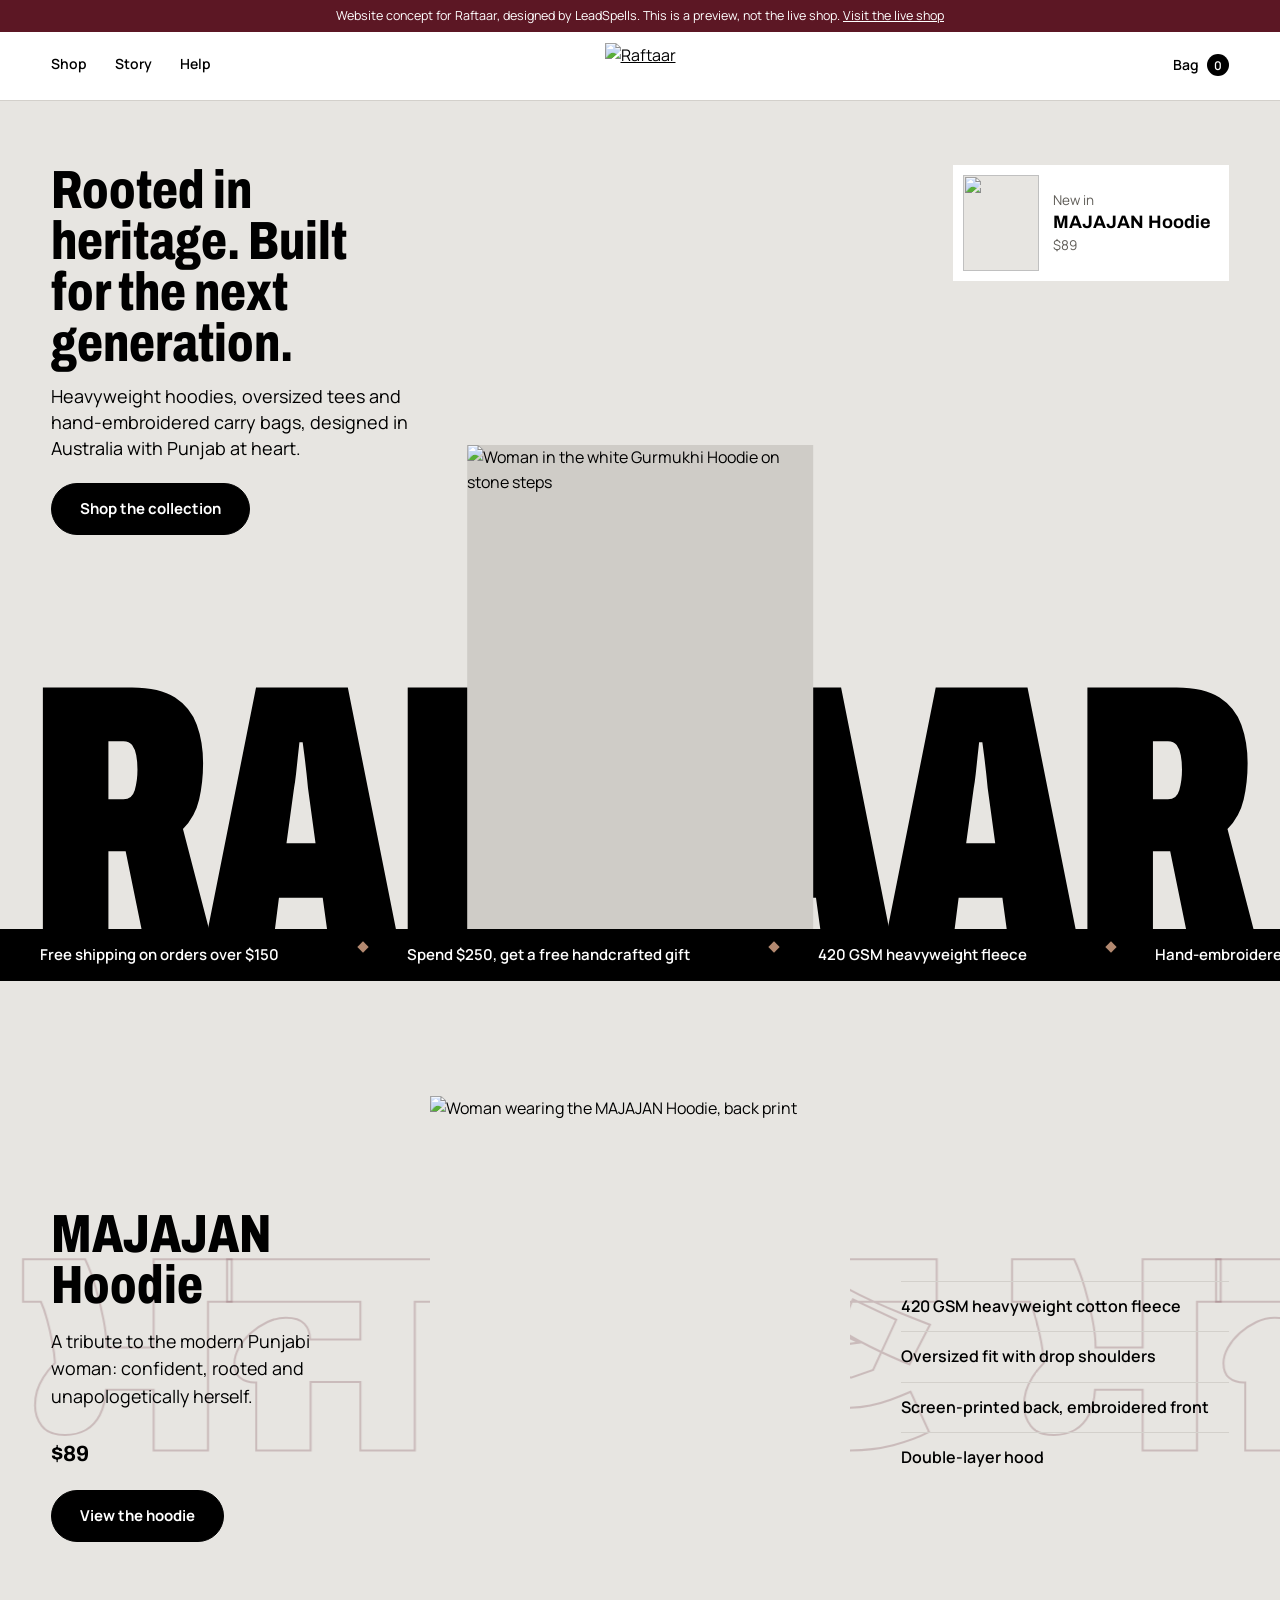
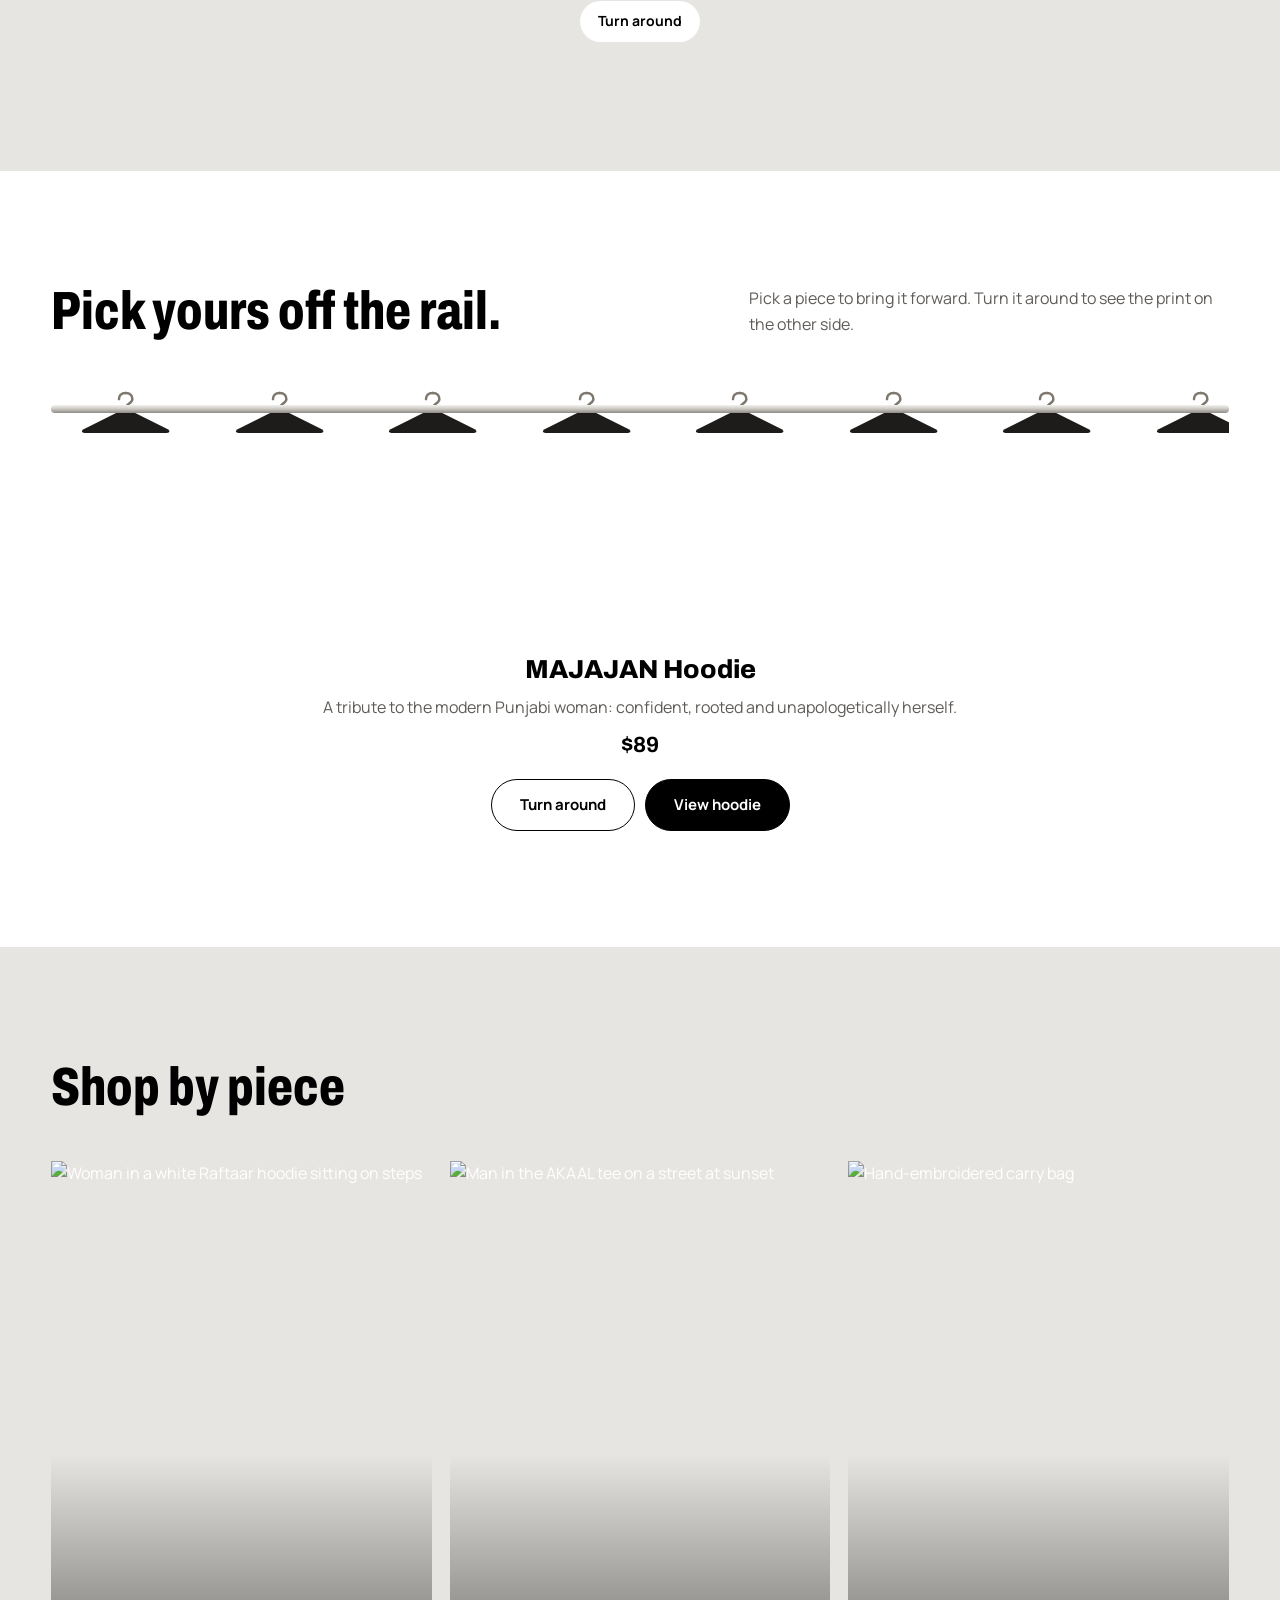
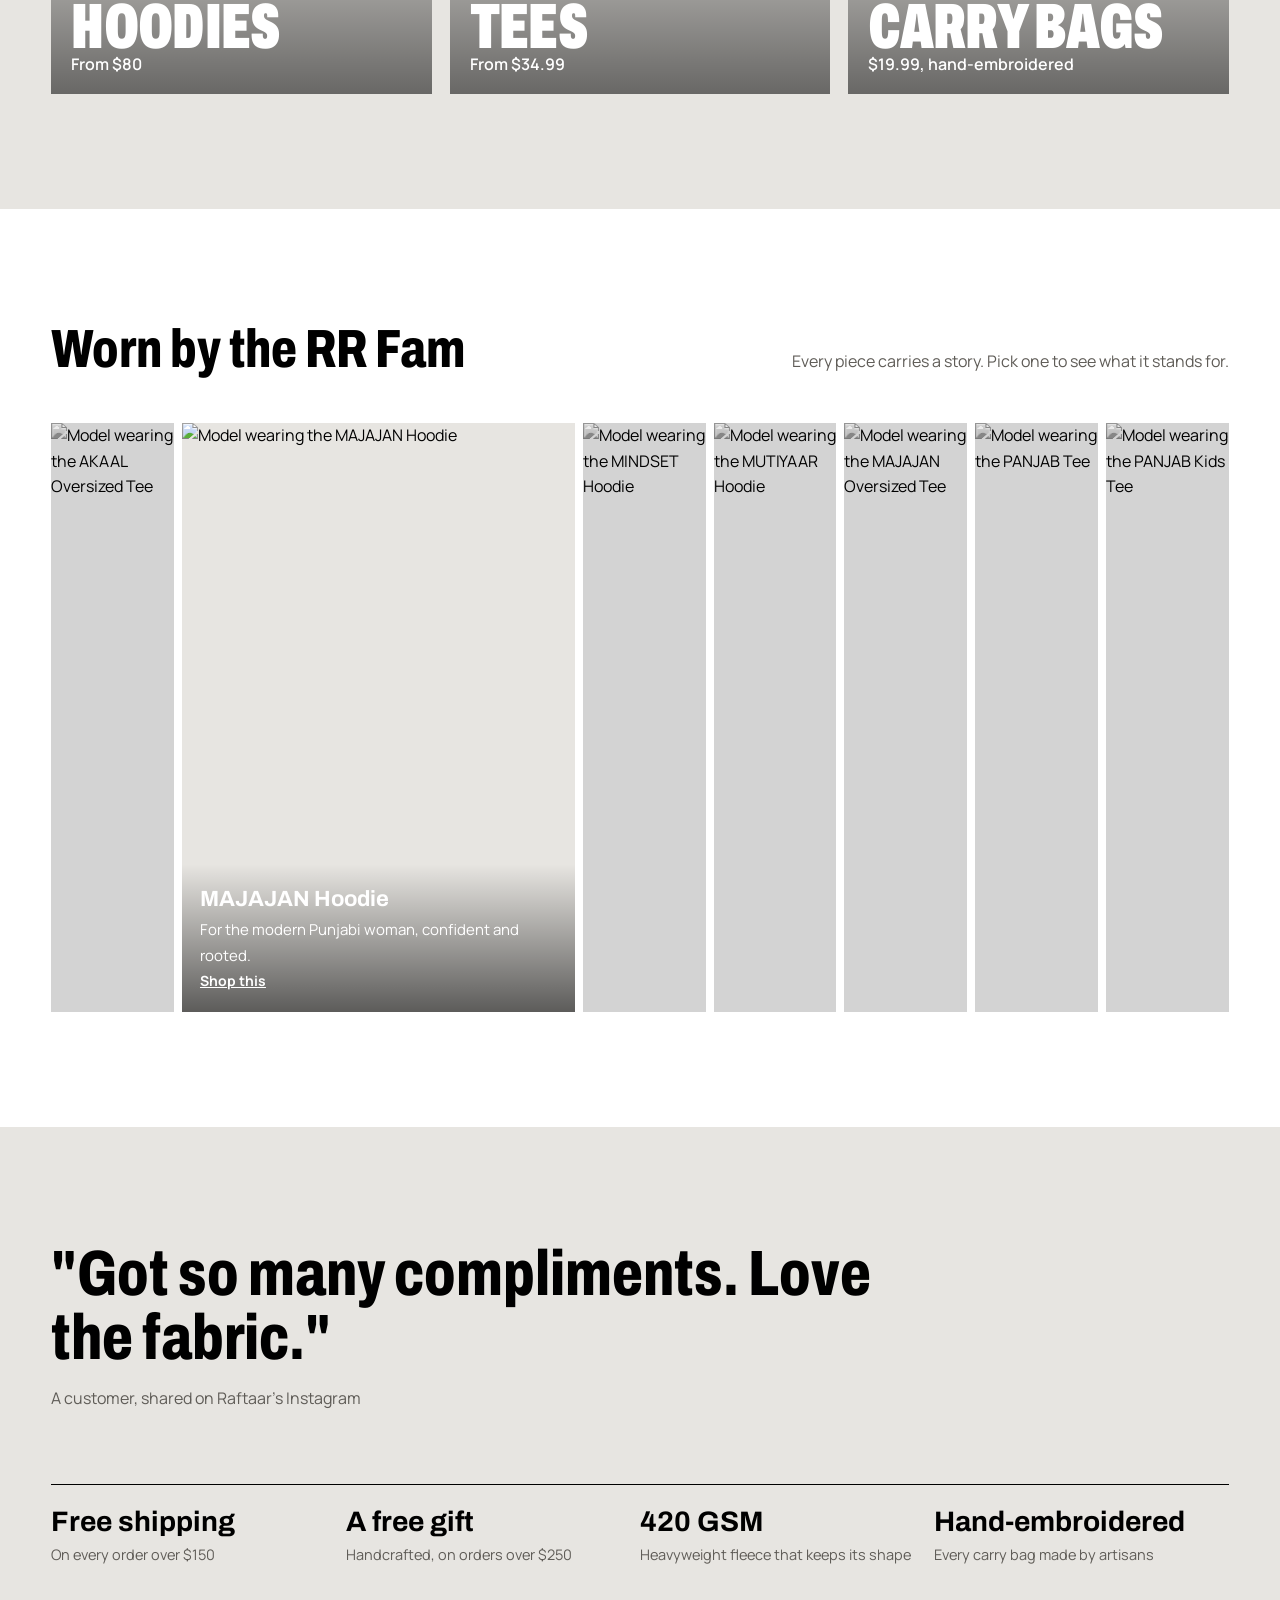
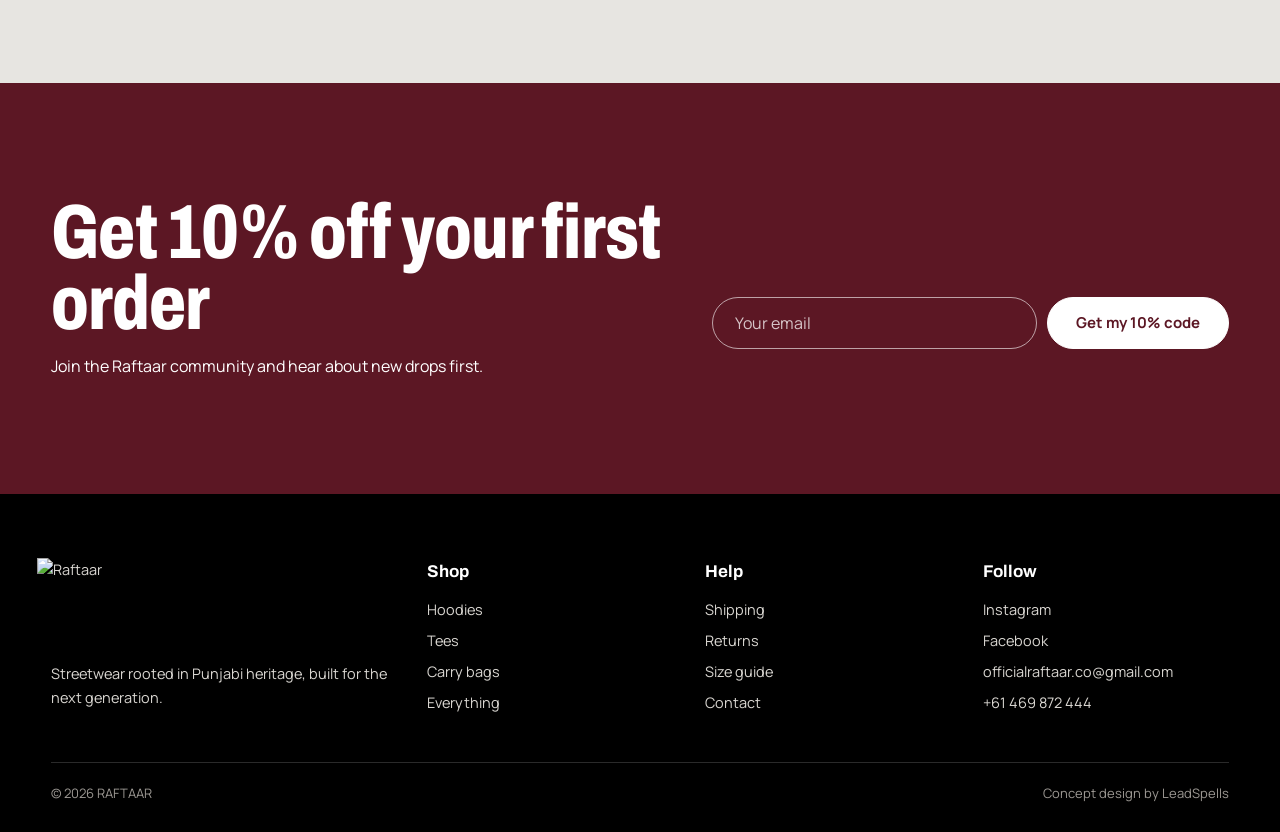
==== index.html @ 3ff2ffd4 "Raftaar website concept preview Co-Authored-By: Claude Opus 5.5 <noreply@anthropic.com> Claude-Sessi" ====
<!doctype html>
<html lang="en">
<head>
<meta charset="utf-8">
<meta name="viewport" content="width=device-width,initial-scale=1">
<meta name="robots" content="noindex,nofollow">
<title>Raftaar | Website concept by LeadSpells</title>
<link rel="preconnect" href="https://fonts.googleapis.com"><link rel="preconnect" href="https://fonts.gstatic.com" crossorigin>
<link href="https://fonts.googleapis.com/css2?family=Archivo:wdth,wght@62..125,400..900&family=Manrope:wght@400;500;600;700;800&family=Noto+Sans+Gurmukhi:wght@700;900&display=swap" rel="stylesheet">
<link rel="stylesheet" href="assets/site.css">
</head>
<body data-page="home">
<div id="top"></div>
<main>

<section class="hero" aria-label="Raftaar">
  <div class="hero-copy">
    <div class="left">
      <h1 class="h2">Rooted in heritage. Built for the next generation.</h1>
      <p>Heavyweight hoodies, oversized tees and hand-embroidered carry bags, designed in Australia with Punjab at heart.</p>
      <a class="btn solid" href="shop.html">Shop the collection</a>
    </div>
    <a class="newin" href="product.html?p=majajan-hoodie">
      <img src="https://cdn.shopify.com/s/files/1/0828/2639/5866/files/60785D3A-ABB3-4616-880C-32ED5FFDD935.jpg?width=200" alt="">
      <div><span>New in</span><b>MAJAJAN Hoodie</b><span>$89</span></div>
    </a>
  </div>
  <div class="hero-photo"></div>
  <div class="hero-word mega" aria-hidden="true">RAFTAAR</div>
</section>

<div class="ticker" aria-hidden="true"><div class="track">
  <span>Free shipping on orders over $150</span><i></i><span>Spend $250, get a free handcrafted gift</span><i></i><span>420 GSM heavyweight fleece</span><i></i><span>Hand-embroidered carry bags</span><i></i>
  <span>Free shipping on orders over $150</span><i></i><span>Spend $250, get a free handcrafted gift</span><i></i><span>420 GSM heavyweight fleece</span><i></i><span>Hand-embroidered carry bags</span><i></i>
</div></div>

<section class="sec feature" aria-labelledby="f-title">
  <div class="bgword gur-outline" aria-hidden="true">ਮਜਾਜਣ ਮਜਾਜਣ</div>
  <div class="wrap grid">
    <div class="txt">
      <h2 class="h2" id="f-title">MAJAJAN Hoodie</h2>
      <p class="lead">A tribute to the modern Punjabi woman: confident, rooted and unapologetically herself.</p>
      <div class="price">$89</div>
      <p style="margin:18px 0 0"><a class="btn solid" href="product.html?p=majajan-hoodie">View the hoodie</a></p>
    </div>
    <div class="photo">
      <img class="front" src="https://cdn.shopify.com/s/files/1/0828/2639/5866/files/women-hoodie-back-3.png?width=900" alt="Woman wearing the MAJAJAN Hoodie, back print">
      <img class="back" src="https://cdn.shopify.com/s/files/1/0828/2639/5866/files/women-hoodie-front-3.png?width=900" alt="Woman wearing the MAJAJAN Hoodie, front" loading="lazy">
      <button class="turn">Turn around</button>
    </div>
    <ul class="facts">
      <li>420 GSM heavyweight cotton fleece</li>
      <li>Oversized fit with drop shoulders</li>
      <li>Screen-printed back, embroidered front</li>
      <li>Double-layer hood</li>
    </ul>
  </div>
</section>

<section class="sec" aria-labelledby="r-title">
  <div class="wrap">
    <div class="sec-head"><h2 class="h2" id="r-title">Pick yours off the rail.</h2><p>Pick a piece to bring it forward. Turn it around to see the print on the other side.</p></div>
    <div class="rail-stage"><div class="rail-bar"></div><div class="rail"></div></div>
    <div class="rail-info" aria-live="polite"></div>
  </div>
</section>

<section class="sec studio" aria-labelledby="c-title">
  <div class="wrap">
    <div class="sec-head"><h2 class="h2" id="c-title">Shop by piece</h2></div>
    <div class="cats">
      <a class="cat" href="shop.html?c=hoodies"><img src="https://cdn.shopify.com/s/files/1/0828/2639/5866/files/IMG_4682.jpg?width=900" alt="Woman in a white Raftaar hoodie sitting on steps" loading="lazy"><div class="lbl"><b class="mega">Hoodies</b><span>From $80</span></div></a>
      <a class="cat" href="shop.html?c=tees"><img src="https://cdn.shopify.com/s/files/1/0828/2639/5866/files/IMG_5302_1.jpg?width=900" alt="Man in the AKAAL tee on a street at sunset" loading="lazy"><div class="lbl"><b class="mega">Tees</b><span>From $34.99</span></div></a>
      <a class="cat" href="shop.html?c=bags"><img src="https://cdn.shopify.com/s/files/1/0828/2639/5866/files/ChatGPT_Image_Jun_22_2026_04_31_36_PM.png?width=900" alt="Hand-embroidered carry bag" loading="lazy"><div class="lbl"><b class="mega">Carry bags</b><span>$19.99, hand-embroidered</span></div></a>
    </div>
  </div>
</section>

<section class="sec" aria-labelledby="fam-title">
  <div class="wrap">
    <div class="sec-head"><h2 class="h2" id="fam-title">Worn by the RR Fam</h2><p>Every piece carries a story. Pick one to see what it stands for.</p></div>
    <div class="fam"></div>
  </div>
</section>

<section class="sec studio" aria-labelledby="q-title">
  <div class="wrap">
    <h2 class="visually-hidden" id="q-title" style="position:absolute;left:-9999px">What customers say</h2>
    <p class="quote">"Got so many compliments. Love the fabric."</p>
    <p class="quote-src">A customer, shared on Raftaar's Instagram</p>
    <div class="facts4">
      <div><b>Free shipping</b><span>On every order over $150</span></div>
      <div><b>A free gift</b><span>Handcrafted, on orders over $250</span></div>
      <div><b>420 GSM</b><span>Heavyweight fleece that keeps its shape</span></div>
      <div><b>Hand-embroidered</b><span>Every carry bag made by artisans</span></div>
    </div>
  </div>
</section>

<section class="sec join" aria-labelledby="j-title">
  <div class="wrap">
    <div><h2 class="h1" id="j-title">Get 10% off your first order</h2><p style="margin-top:14px;max-width:30em">Join the Raftaar community and hear about new drops first.</p></div>
    <form><input type="email" placeholder="Your email" aria-label="Your email" required><button class="btn" type="submit">Get my 10% code</button><p class="note" aria-live="polite"></p></form>
  </div>
</section>

</main>
<div id="foot"></div>
<script src="assets/site.js"></script>
</body>
</html>
---- assets/site.css ----
/* Raftaar website concept by LeadSpells */
:root{
  --studio:#E7E5E1;      /* matches Raftaar's studio photo backdrop */
  --white:#FFFFFF;
  --ink:#000000;
  --wine:#5C1724;        /* MAJAJAN / MINDSET hoodie */
  --tan:#B38970;         /* Raftaar's existing button colour */
  --mute:#5F5C57;
  --line:#D3D0CB;
  --display:"Archivo",system-ui,sans-serif;
  --body:"Manrope",system-ui,sans-serif;
  --gur:"Noto Sans Gurmukhi","Archivo",sans-serif;
  --pad:clamp(16px,4vw,56px);
  --max:1360px;
}
*{box-sizing:border-box;margin:0;padding:0}
html{scroll-behavior:smooth}
body{background:var(--white);color:var(--ink);font-family:var(--body);font-size:16px;line-height:1.6;-webkit-font-smoothing:antialiased;overflow-x:hidden}
img{display:block;max-width:100%}
a{color:inherit}
button{font:inherit;color:inherit;background:none;border:0;cursor:pointer}
:focus-visible{outline:2px solid var(--wine);outline-offset:3px}
.wrap{max-width:var(--max);margin:0 auto;padding:0 var(--pad)}

/* concept strip */
.concept{background:var(--wine);color:#fff;font-size:12.5px;text-align:center;padding:7px 16px;line-height:1.4}
.concept a{text-decoration:underline}

/* header */
.top{position:sticky;top:0;z-index:40;background:rgba(255,255,255,.94);backdrop-filter:blur(8px);border-bottom:1px solid var(--line)}
.top .wrap{display:grid;grid-template-columns:1fr auto 1fr;align-items:center;height:68px}
.top nav{display:flex;gap:28px;font-weight:600;font-size:14px}
.top nav a{text-decoration:none;padding:6px 0;border-bottom:2px solid transparent}
.top nav a[aria-current="page"]{border-color:var(--ink)}
.logo{justify-self:center}
.logo img{height:46px;width:auto}
.bagbtn{justify-self:end;display:flex;align-items:center;gap:8px;font-weight:600;font-size:14px}
.bagbtn .count{display:inline-grid;place-items:center;min-width:22px;height:22px;border-radius:11px;background:var(--ink);color:#fff;font-size:12px;padding:0 6px}
.menubtn{display:none}

/* type */
.mega{font-family:var(--display);font-weight:900;font-stretch:62%;font-variation-settings:"wdth" 62;line-height:.78;letter-spacing:-.01em;text-transform:uppercase}
.h1{font-family:var(--display);font-weight:800;font-stretch:75%;font-variation-settings:"wdth" 75;font-size:clamp(40px,6vw,88px);line-height:.92;letter-spacing:-.01em}
.h2{font-family:var(--display);font-weight:800;font-stretch:75%;font-variation-settings:"wdth" 75;font-size:clamp(32px,4.2vw,60px);line-height:.95}
.h3{font-family:var(--display);font-weight:700;font-size:22px;line-height:1.15}
.lead{font-size:clamp(17px,1.4vw,20px);line-height:1.55;max-width:34em}
.small{font-size:13.5px;color:var(--mute)}
.gur-outline{font-family:var(--gur);font-weight:900;color:transparent;-webkit-text-stroke:2px rgba(92,23,36,.2);line-height:1;white-space:nowrap;pointer-events:none;user-select:none}

/* buttons */
.btn{display:inline-flex;align-items:center;justify-content:center;gap:10px;height:52px;padding:0 28px;border-radius:999px;font-weight:700;font-size:15px;text-decoration:none;border:1.5px solid var(--ink);transition:background .2s,color .2s}
.btn.solid{background:var(--ink);color:#fff}
.btn.solid:hover{background:var(--wine);border-color:var(--wine)}
.btn.ghost:hover{background:var(--ink);color:#fff}
.btn.light{border-color:#fff;color:#fff}
.btn.light:hover{background:#fff;color:var(--ink)}
.btn.block{width:100%}
.linkbtn{font-weight:700;text-decoration:underline;text-underline-offset:4px}

/* HERO */
.hero{position:relative;background:var(--studio);overflow:hidden;min-height:min(92vh,880px);display:flex;flex-direction:column}
.hero-word{position:absolute;left:50%;bottom:-2vw;transform:translateX(-50%);font-size:28vw;color:var(--ink);white-space:nowrap;z-index:1}
.hero-word span{display:inline-block;transform:translateY(110%);animation:rise 1s cubic-bezier(.2,.8,.2,1) forwards}
@keyframes rise{to{transform:translateY(0)}}
.hero-photo{position:absolute;left:50%;bottom:0;transform:translateX(-50%);width:clamp(240px,27vw,420px);aspect-ratio:3/4.2;z-index:2;overflow:hidden;background:#cfccc7}
.hero-photo img{width:100%;height:100%;object-fit:cover;transition:opacity .9s}
.hero-photo img+img{position:absolute;inset:0;opacity:0}
.hero-copy{position:relative;z-index:3;padding:clamp(28px,5vw,64px) var(--pad) 0;display:grid;grid-template-columns:1fr 1fr;gap:24px;max-width:var(--max);margin:0 auto;width:100%}
.hero-copy .left{max-width:360px}
.hero-copy .left p{font-size:18px;line-height:1.45;margin:14px 0 22px}
.newin{justify-self:end;align-self:start;display:grid;grid-template-columns:76px 1fr;gap:14px;align-items:center;background:var(--white);padding:10px 18px 10px 10px;text-decoration:none;max-width:300px}
.newin img{width:76px;height:96px;object-fit:cover;background:var(--studio)}
.newin b{display:block;font-family:var(--display);font-size:18px;line-height:1.1}
.newin span{font-size:13.5px;color:var(--mute)}

/* ticker */
.ticker{background:var(--ink);color:#fff;overflow:hidden;white-space:nowrap;padding:14px 0;font-weight:600;font-size:15px}
.ticker .track{display:inline-flex;gap:40px;animation:tick 34s linear infinite;padding-left:40px}
.ticker i{display:inline-block;width:8px;height:8px;background:var(--tan);transform:rotate(45deg);margin-left:40px;vertical-align:middle}
@keyframes tick{to{transform:translateX(-50%)}}

/* sections */
.sec{padding:clamp(64px,9vw,128px) 0}
.sec.studio{background:var(--studio)}
.sec-head{display:flex;justify-content:space-between;align-items:end;gap:24px;margin-bottom:clamp(28px,4vw,48px);flex-wrap:wrap}
.sec-head p{max-width:30em;color:var(--mute)}

/* feature (giant word behind product) */
.feature{position:relative;overflow:hidden;background:var(--studio)}
.gur-outline.strong{-webkit-text-stroke-color:var(--wine)}
.feature .bgword{position:absolute;top:50%;left:0;transform:translateY(-50%);font-size:clamp(140px,24vw,380px);will-change:transform}
.feature .grid{position:relative;display:grid;grid-template-columns:1fr minmax(260px,420px) 1fr;gap:clamp(20px,4vw,56px);align-items:center}
.feature .photo{position:relative;aspect-ratio:3/4;background:var(--studio);overflow:hidden}
.feature .photo img{position:absolute;inset:0;width:100%;height:100%;object-fit:cover;transition:opacity .5s}
.feature .photo img.back{opacity:0}
.feature .photo.turned img.back{opacity:1}
.feature .photo.turned img.front{opacity:0}
.feature .turn{position:absolute;bottom:14px;left:50%;transform:translateX(-50%);background:#fff;border-radius:999px;padding:9px 18px;font-weight:700;font-size:14px}
.feature .txt p{margin:16px 0 26px;max-width:24em}
.feature .facts{list-style:none;display:grid;gap:12px;font-weight:600}
.feature .facts li{border-top:1px solid var(--line);padding-top:12px}
.price{font-family:var(--display);font-weight:700;font-size:22px}

/* rail */
.rail-stage{position:relative;padding-top:6px}
.rail-bar{position:absolute;left:0;right:0;top:20px;height:8px;border-radius:8px;background:linear-gradient(180deg,#f3f2ef 0%,#cfccc6 45%,#8e8a84 100%);z-index:3}
.rail{position:relative;display:flex;justify-content:safe center;gap:clamp(4px,1vw,14px);overflow-x:auto;scroll-snap-type:x mandatory;scrollbar-width:none;padding:0 4px 30px}
.rail::-webkit-scrollbar{display:none}
.r-item{position:relative;flex:0 0 auto;width:clamp(116px,11vw,150px);perspective:900px;scroll-snap-align:center;-webkit-tap-highlight-color:transparent}
.r-item .hanger{display:block;width:72%;height:44px;margin:0 auto -4px;position:relative;z-index:4}
.r-item .swing{transform-origin:50% 0}
.r-item .garment{position:relative;aspect-ratio:3/4;transform-style:preserve-3d;transform-origin:50% 0;transform:rotateY(34deg) scale(.94);transition:transform .7s cubic-bezier(.2,.8,.2,1),filter .4s}
.r-item .face{position:absolute;inset:0;backface-visibility:hidden;-webkit-backface-visibility:hidden}
.r-item .face img{width:118%;max-width:none;margin:-14% 0 0 -9%;mix-blend-mode:multiply;filter:brightness(1.09) contrast(1.06);-webkit-mask-image:radial-gradient(ellipse 58% 54% at 50% 50%,#000 78%,transparent 100%);mask-image:radial-gradient(ellipse 58% 54% at 50% 50%,#000 78%,transparent 100%)}
.r-item .face.back{transform:rotateY(180deg)}
.rail.focus .r-item:not(.active) .garment{filter:grayscale(.5) opacity(.4)}
.r-item:hover .garment,.r-item.active .garment{transform:rotateY(0) scale(1.12)}
.r-item.active.flipped .garment{transform:rotateY(180deg) scale(1.12)}
.r-item.active .swing{animation:swing 1.4s ease-out}
@keyframes swing{20%{transform:rotate(4deg)}45%{transform:rotate(-3deg)}70%{transform:rotate(1.5deg)}100%{transform:rotate(0)}}
.rail-info{text-align:center;min-height:150px}
.rail-info .name{font-family:var(--display);font-weight:800;font-size:26px}
.rail-info .meta{color:var(--mute);margin-top:4px}
.rail-info .actions{display:flex;gap:10px;justify-content:center;margin-top:16px;flex-wrap:wrap}

/* category tiles */
.cats{display:grid;grid-template-columns:repeat(3,1fr);gap:clamp(10px,1.4vw,20px)}
.cat{position:relative;aspect-ratio:3/4.2;overflow:hidden;background:var(--studio);text-decoration:none;color:#fff}
.cat img{width:100%;height:100%;object-fit:cover;transition:transform .8s cubic-bezier(.2,.8,.2,1)}
.cat:hover img{transform:scale(1.04)}
.cat::after{content:"";position:absolute;inset:0;background:linear-gradient(180deg,transparent 55%,rgba(0,0,0,.55))}
.cat .lbl{position:absolute;left:20px;bottom:16px;z-index:2}
.cat .lbl b{display:block;font-size:clamp(44px,5vw,72px)}
.cat .lbl span{font-weight:600}

/* step-forward row */
.fam{display:flex;gap:8px;height:clamp(420px,46vw,620px)}
.fam .p{position:relative;flex:1 1 0;min-width:0;overflow:hidden;background:var(--studio);transition:flex-grow .6s cubic-bezier(.2,.8,.2,1),filter .5s;cursor:pointer}
.fam .p img{position:absolute;inset:0;width:100%;height:100%;object-fit:cover;object-position:center 20%}
.fam.focus .p:not(.on){filter:grayscale(1) brightness(.92)}
.fam .p.on{flex-grow:3.2}
.fam .cap{position:absolute;left:0;right:0;bottom:0;padding:18px;background:linear-gradient(transparent,rgba(0,0,0,.6));color:#fff;opacity:0;transform:translateY(12px);transition:.45s}
.fam .p.on .cap{opacity:1;transform:none}
.fam .cap b{font-family:var(--display);font-size:22px;display:block}
.fam .cap span{font-size:15px}
.fam .cap a{color:#fff;font-weight:700;font-size:14px}

/* proof */
.quote{font-family:var(--display);font-weight:800;font-stretch:75%;font-variation-settings:"wdth" 75;font-size:clamp(34px,5vw,72px);line-height:1;max-width:14em}
.quote-src{margin-top:16px;color:var(--mute)}
.facts4{display:grid;grid-template-columns:repeat(4,1fr);gap:0;margin-top:clamp(40px,6vw,72px);border-top:1.5px solid var(--ink)}
.facts4 div{padding:22px 20px 0 0}
.facts4 b{display:block;font-family:var(--display);font-size:clamp(22px,2.2vw,30px);line-height:1.05;margin-bottom:6px}
.facts4 span{color:var(--mute);font-size:14.5px}

/* join */
.join{background:var(--wine);color:#fff}
.join .wrap{display:grid;grid-template-columns:1.2fr 1fr;gap:40px;align-items:end}
.join form{display:flex;gap:10px;flex-wrap:wrap}
.join input{flex:1 1 220px;height:52px;border-radius:999px;border:1.5px solid rgba(255,255,255,.6);background:transparent;color:#fff;padding:0 22px;font:inherit}
.join input::placeholder{color:rgba(255,255,255,.75)}
.join .btn{background:#fff;color:var(--wine);border-color:#fff}
.join .note{flex-basis:100%;font-size:13.5px;opacity:.85;min-height:20px}

/* footer */
footer{background:var(--ink);color:#d9d6d1;padding:64px 0 28px;font-size:14.5px}
footer .cols{display:grid;grid-template-columns:1.4fr 1fr 1fr 1fr;gap:32px}
footer img{height:88px;margin-left:-14px;width:auto;margin-bottom:16px}
footer h4{color:#fff;font-family:var(--display);font-size:17px;margin-bottom:12px}
footer ul{list-style:none;display:grid;gap:8px}
footer a{text-decoration:none}
footer a:hover{color:#fff;text-decoration:underline}
footer .base{margin-top:48px;padding-top:20px;border-top:1px solid #2a2a2a;display:flex;justify-content:space-between;gap:16px;flex-wrap:wrap;font-size:13px;color:#9c9893}

/* SHOP */
.shop-head{padding:clamp(40px,6vw,80px) 0 28px;background:var(--studio)}
.shop-head .row{display:flex;justify-content:space-between;align-items:end;gap:24px;flex-wrap:wrap}
.chips{display:flex;gap:8px;flex-wrap:wrap;margin-top:28px}
.chip{height:40px;padding:0 18px;border-radius:999px;border:1.5px solid var(--ink);font-weight:700;font-size:14px}
.chip[aria-pressed="true"]{background:var(--ink);color:#fff}
.sort{height:40px;border-radius:999px;border:1.5px solid var(--line);padding:0 14px;font:inherit;font-weight:600;background:#fff}
.grid-p{display:grid;grid-template-columns:repeat(4,1fr);gap:clamp(12px,1.6vw,24px) clamp(10px,1.2vw,18px);padding:clamp(28px,4vw,48px) 0 clamp(64px,8vw,110px)}
.card{text-decoration:none;display:block}
.card .ph{position:relative;aspect-ratio:4/5;background:var(--studio);overflow:hidden}
.card .ph img{position:absolute;inset:0;width:100%;height:100%;object-fit:cover;transition:opacity .45s}
.card .ph img.alt{opacity:0}
.card:hover .ph img.alt{opacity:1}
.card .tag{position:absolute;top:10px;left:10px;background:#fff;border:1px solid var(--line);font-size:12.5px;font-weight:700;padding:4px 10px;border-radius:999px;z-index:2}
.card .tag.wine{background:var(--wine);border-color:var(--wine);color:#fff}
.card .row{display:flex;justify-content:space-between;gap:10px;margin-top:12px;align-items:baseline}
.card .nm{font-weight:700;font-size:15.5px;line-height:1.3}
.card .pr{font-weight:700;white-space:nowrap}
.card .dots{display:flex;gap:6px;margin-top:8px}
.card .dots i{width:14px;height:14px;border-radius:50%;border:1px solid rgba(0,0,0,.25)}
.card .gur{font-family:var(--gur);font-weight:700;color:var(--wine);font-size:15px}

/* PRODUCT */
.pdp{display:grid;grid-template-columns:1.35fr 1fr;gap:clamp(24px,4vw,64px);padding:clamp(24px,3vw,40px) 0 clamp(64px,8vw,110px)}
.gallery{display:grid;grid-template-columns:1fr 1fr;gap:8px;align-content:start}
.gallery figure{background:var(--studio);aspect-ratio:4/5;overflow:hidden}
.gallery figure:first-child{grid-column:1/-1;aspect-ratio:1/1}
.gallery img{width:100%;height:100%;object-fit:cover}
.buy{position:sticky;top:92px;align-self:start}
.crumb{font-size:13.5px;color:var(--mute);margin-bottom:14px}
.crumb a{text-decoration:none}
.buy .h1{font-size:clamp(40px,4.4vw,64px)}
.buy .tagline{margin:12px 0 16px;font-size:17px;max-width:28em}
.opt{margin-top:24px}
.opt-h{display:flex;justify-content:space-between;align-items:baseline;font-weight:700;margin-bottom:10px}
.swatches{display:flex;gap:10px}
.sw{width:40px;height:40px;border-radius:50%;border:1px solid rgba(0,0,0,.2);position:relative}
.sw[aria-pressed="true"]::after{content:"";position:absolute;inset:-5px;border-radius:50%;border:2px solid var(--ink)}
.sizes{display:grid;grid-template-columns:repeat(5,1fr);gap:8px}
.sz{height:48px;border:1.5px solid var(--line);font-weight:700;border-radius:6px}
.sz[aria-pressed="true"]{border-color:var(--ink);background:var(--ink);color:#fff}
.sz.out{color:#9a968f;background:repeating-linear-gradient(135deg,transparent 0 6px,#f0eeea 6px 7px)}
.sz.out[aria-pressed="true"]{background:var(--mute);border-color:var(--mute);color:#fff}
.notify{display:none;margin-top:12px;gap:8px}
.notify.show{display:flex}
.notify input{flex:1;height:48px;border:1.5px solid var(--line);border-radius:999px;padding:0 18px;font:inherit}
.shipnote{margin-top:16px;font-size:14.5px;color:var(--mute)}
.shipnote b{color:var(--ink)}
.acc{margin-top:28px;border-top:1px solid var(--line)}
.acc details{border-bottom:1px solid var(--line)}
.acc summary{list-style:none;cursor:pointer;padding:18px 0;font-weight:700;display:flex;justify-content:space-between}
.acc summary::-webkit-details-marker{display:none}
.acc summary::after{content:"+";font-size:22px;line-height:1}
.acc details[open] summary::after{content:"–"}
.acc .body{padding:0 0 20px;color:#2b2a28}
.acc ul{padding-left:18px}
.todo{background:transparent;border:1.5px dashed var(--tan);color:#7d5b46;padding:1px 8px;border-radius:6px;font-weight:600;font-size:.92em}

/* drawers */
.scrim{position:fixed;inset:0;background:rgba(0,0,0,.4);opacity:0;pointer-events:none;transition:opacity .3s;z-index:60}
.scrim.on{opacity:1;pointer-events:auto}
.drawer{position:fixed;top:0;right:0;height:100%;width:min(440px,100%);background:#fff;z-index:70;transform:translateX(100%);transition:transform .45s cubic-bezier(.2,.8,.2,1);display:flex;flex-direction:column}
.drawer.on{transform:none}
.drawer header{display:flex;justify-content:space-between;align-items:center;padding:20px 24px;border-bottom:1px solid var(--line)}
.drawer header b{font-family:var(--display);font-size:22px}
.drawer .inner{flex:1;overflow:auto;padding:20px 24px}
.drawer footer{background:#fff;color:var(--ink);padding:18px 24px 24px;border-top:1px solid var(--line);font-size:15px}
.meter{margin-bottom:18px}
.meter p{font-size:14.5px;margin-bottom:8px}
.meter .bar{height:6px;background:var(--studio);border-radius:6px;overflow:hidden}
.meter .bar i{display:block;height:100%;background:var(--wine);transition:width .5s}
.line{display:grid;grid-template-columns:72px 1fr auto;gap:14px;padding:14px 0;border-bottom:1px solid var(--line);align-items:center}
.line img{width:72px;height:90px;object-fit:cover;background:var(--studio)}
.line .q{display:flex;align-items:center;gap:10px;margin-top:6px;font-weight:700}
.line .q button{width:28px;height:28px;border:1px solid var(--line);border-radius:50%}
.addons{margin-top:22px}
.addons h5{font-family:var(--display);font-size:17px;margin-bottom:10px}
.addon{display:grid;grid-template-columns:56px 1fr auto;gap:12px;align-items:center;padding:8px 0}
.addon img{width:56px;height:56px;object-fit:cover;background:var(--studio)}
.addon button{border:1.5px solid var(--ink);border-radius:999px;padding:6px 14px;font-weight:700;font-size:13px}
.total{display:flex;justify-content:space-between;font-weight:700;font-size:17px;margin-bottom:12px}
.empty{color:var(--mute);padding:20px 0}
.chart img{width:100%;border:1px solid var(--line)}

/* STORY */
.story-hero{position:relative;height:min(92vh,900px);overflow:hidden;background:#5a4a35}
.story-hero img{width:100%;height:100%;object-fit:cover;object-position:center 40%}
.story-hero .mega{position:absolute;left:var(--pad);bottom:-1.6vw;font-size:21vw;color:#fff;mix-blend-mode:normal}
.story-hero p{position:absolute;right:var(--pad);top:clamp(28px,6vw,72px);max-width:340px;color:#fff;font-size:19px;line-height:1.4;text-shadow:0 1px 18px rgba(0,0,0,.35)}
.chapter{display:grid;grid-template-columns:1fr 1fr;gap:clamp(24px,5vw,80px);align-items:center}
.chapter.flip .media{order:2}
.chapter .media{aspect-ratio:4/5;background:var(--studio);overflow:hidden}
.chapter .media img{width:100%;height:100%;object-fit:cover}
.chapter p+p{margin-top:14px}
.chapter .txt{max-width:34em}
.meaning{display:grid;grid-template-columns:repeat(4,1fr);gap:clamp(12px,1.6vw,22px)}
.meaning a{text-decoration:none}
.meaning .ph{aspect-ratio:3/4;background:var(--studio);overflow:hidden;margin-bottom:12px}
.meaning img{width:100%;height:100%;object-fit:cover}
.meaning b{font-family:var(--display);font-size:24px;display:block}
.meaning span{color:var(--mute);font-size:15px}
.totes{display:grid;grid-template-columns:repeat(7,1fr);gap:10px}
.totes a{text-decoration:none;text-align:center}
.totes .ph{aspect-ratio:3/4;background:var(--studio);overflow:hidden;margin-bottom:8px}
.totes img{width:100%;height:100%;object-fit:cover}
.totes span{font-family:var(--gur);font-weight:700;color:var(--wine)}
.closing{text-align:center}
.closing .h1{max-width:12em;margin:0 auto 26px}
.bgword-wrap{position:relative;overflow:hidden}
.bgword-wrap .gur-outline{position:absolute;left:-1vw;bottom:-.22em;font-size:clamp(120px,20vw,320px)}

/* HELP */
.help-head{background:var(--studio);padding:clamp(40px,6vw,80px) 0 clamp(28px,4vw,48px)}
.jump{display:flex;gap:8px;flex-wrap:wrap;margin-top:24px}
.jump a{height:40px;display:inline-flex;align-items:center;padding:0 18px;border-radius:999px;border:1.5px solid var(--ink);font-weight:700;font-size:14px;text-decoration:none}
.jump a:hover{background:var(--ink);color:#fff}
.hrow{display:grid;grid-template-columns:minmax(200px,1fr) 2fr;gap:clamp(20px,4vw,64px);padding:clamp(40px,5vw,64px) 0;border-bottom:1px solid var(--line);scroll-margin-top:90px}
.hrow .content{max-width:42em}
.hrow .content p+p,.hrow .content p+ul,.hrow .content ul+p{margin-top:12px}
.hrow ul{padding-left:20px}
.cards2{display:grid;grid-template-columns:1fr 1fr;gap:12px;margin-bottom:18px}
.cards2 div{background:var(--studio);padding:20px}
.cards2 b{display:block;font-family:var(--display);font-size:24px;line-height:1.1}
.tabs{display:flex;gap:8px;flex-wrap:wrap;margin-bottom:16px}
.tabs button{height:40px;padding:0 16px;border-radius:999px;border:1.5px solid var(--line);font-weight:700;font-size:14px}
.tabs button[aria-selected="true"]{border-color:var(--ink);background:var(--ink);color:#fff}
.chart img{max-width:560px}
.contact-list{list-style:none;display:grid;gap:14px}
.contact-list li{display:grid;grid-template-columns:110px 1fr;gap:12px}
.contact-list b{font-weight:700}

/* responsive */
@media (max-width:1000px){
  .facts4{grid-template-columns:repeat(2,1fr)}
}
@media (max-width:900px){
  .grid-p{grid-template-columns:repeat(3,1fr)}
  .grid-p.more{grid-template-columns:repeat(4,1fr)}
}
@media (max-width:760px){
  .top .wrap{grid-template-columns:auto 1fr auto;height:60px}
  .top nav{display:none}
  .top nav.open{display:flex;position:absolute;top:60px;left:0;right:0;background:#fff;flex-direction:column;gap:0;border-bottom:1px solid var(--line)}
  .top nav.open a{padding:16px var(--pad);border:0;border-top:1px solid var(--line)}
  .menubtn{display:block;font-weight:700;font-size:14px}
  .logo{justify-self:center}
  .logo img{height:40px}
  .hero{min-height:640px}
  .hero-copy{grid-template-columns:1fr}
  .hero-copy .left p{font-size:16px}
  .newin{display:none}
  .hero-photo{width:62vw}
  .hero-word{bottom:-1vw}
  .feature .grid{grid-template-columns:1fr}
  .feature .photo{max-width:420px;width:100%;margin:0 auto}
  .cats{grid-template-columns:1fr;gap:10px}
  .cat{aspect-ratio:4/3.4}
  .fam{display:flex;overflow-x:auto;scroll-snap-type:x mandatory;height:auto;gap:8px;scrollbar-width:none}
  .fam .p{flex:0 0 72vw;aspect-ratio:3/4.3;scroll-snap-align:center}
  .fam .p.on{flex-grow:0}
  .fam.focus .p:not(.on){filter:none}
  .fam .cap{opacity:1;transform:none}
  .join .wrap{grid-template-columns:1fr}
  footer .cols{grid-template-columns:1fr 1fr}
  .grid-p,.grid-p.more{grid-template-columns:repeat(2,1fr)}
  .pdp{grid-template-columns:1fr}
  .gallery{display:flex;overflow-x:auto;scroll-snap-type:x mandatory;gap:6px;margin:0 calc(var(--pad)*-1);padding:0 var(--pad);scrollbar-width:none}
  .gallery figure,.gallery figure:first-child{flex:0 0 86%;aspect-ratio:4/5;scroll-snap-align:center}
  .buy{position:static}
  .chapter,.chapter.flip{grid-template-columns:1fr}
  .chapter.flip .media{order:0}
  .story-hero p{left:var(--pad);right:var(--pad);font-size:17px}
  .story-hero .mega{font-size:24vw}
  .meaning{grid-template-columns:1fr 1fr}
  .totes{display:flex;overflow-x:auto;scroll-snap-type:x mandatory;scrollbar-width:none;margin:0 calc(var(--pad)*-1);padding:0 var(--pad)}
  .totes a{flex:0 0 38vw;scroll-snap-align:start}
  .hrow{grid-template-columns:1fr}
  .cards2{grid-template-columns:1fr}
  .facts4{grid-template-columns:1fr 1fr}
  .r-item{width:40vw}
  .rail{justify-content:flex-start;padding:0 24vw 30px}
}
@media (prefers-reduced-motion:reduce){
  *,*::before,*::after{animation:none!important;transition:none!important}
  .hero-word span{transform:none}
  .ticker .track{animation:none}
}
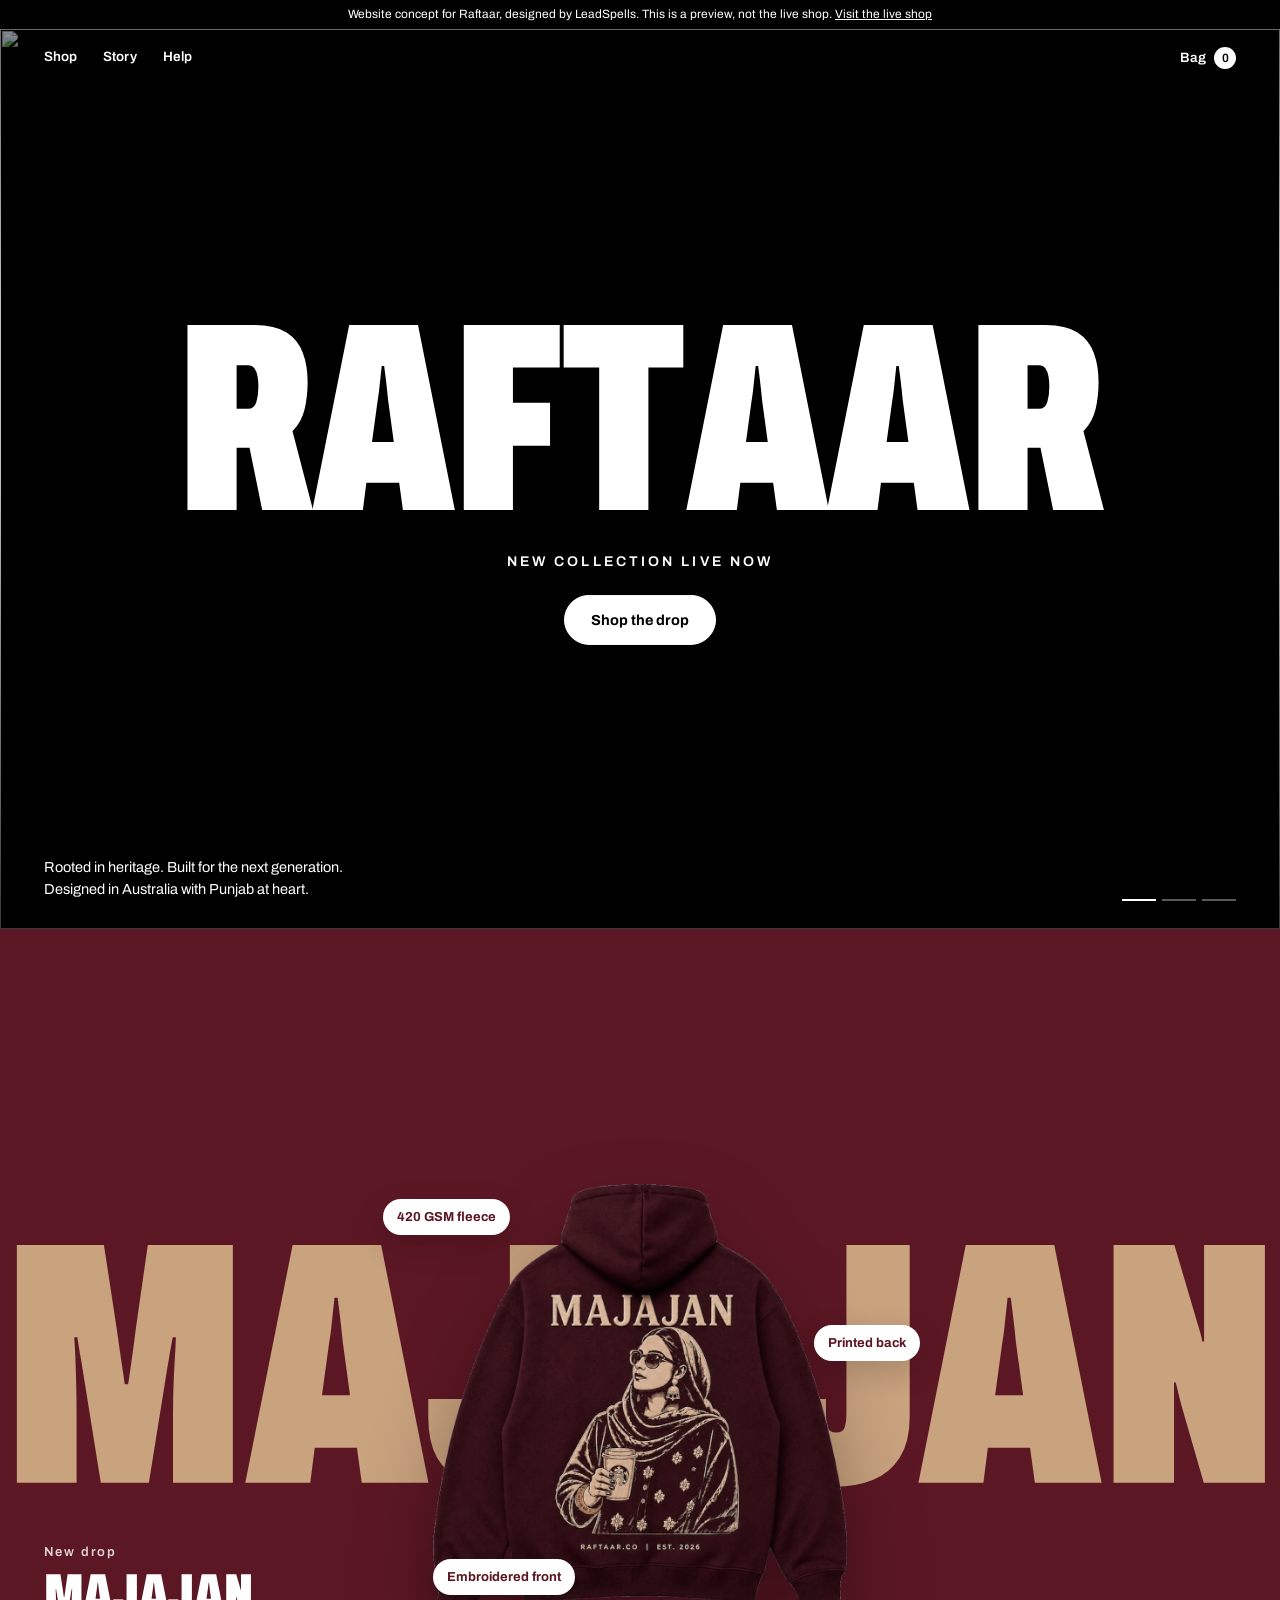
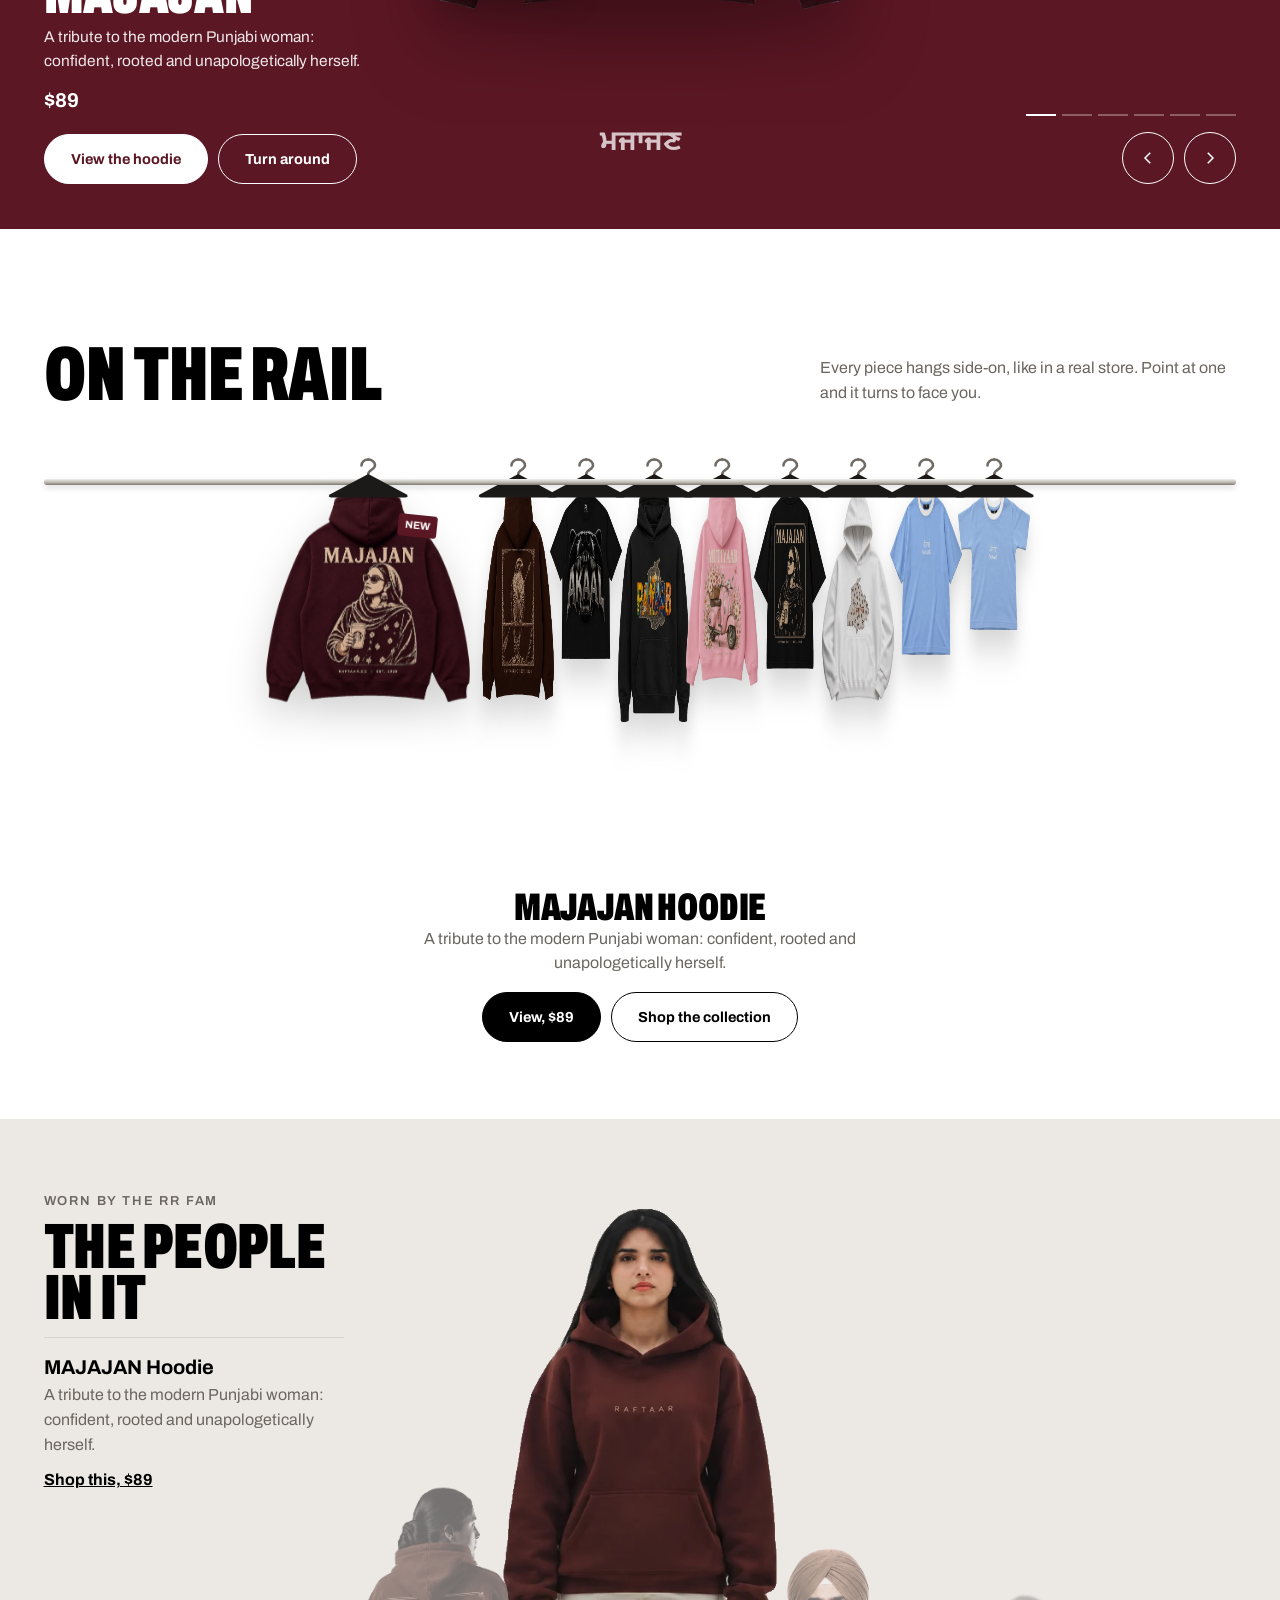
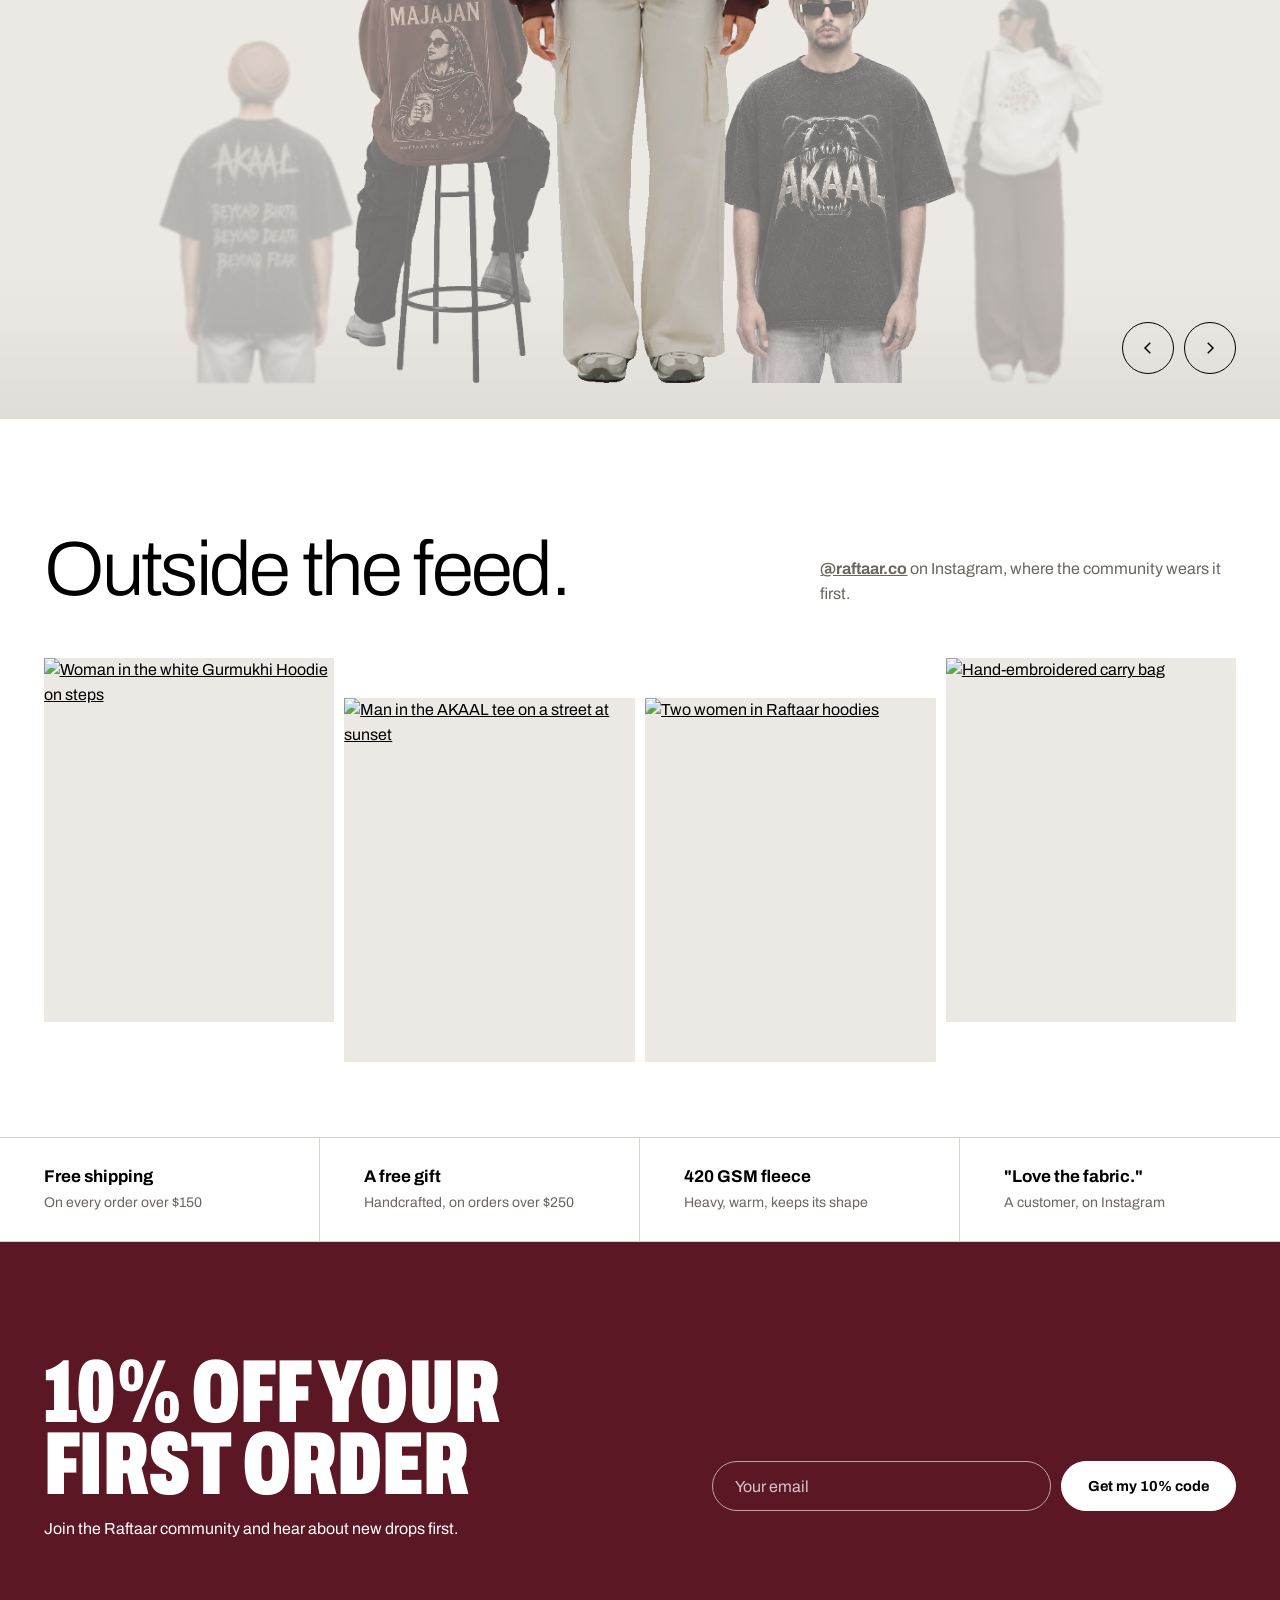
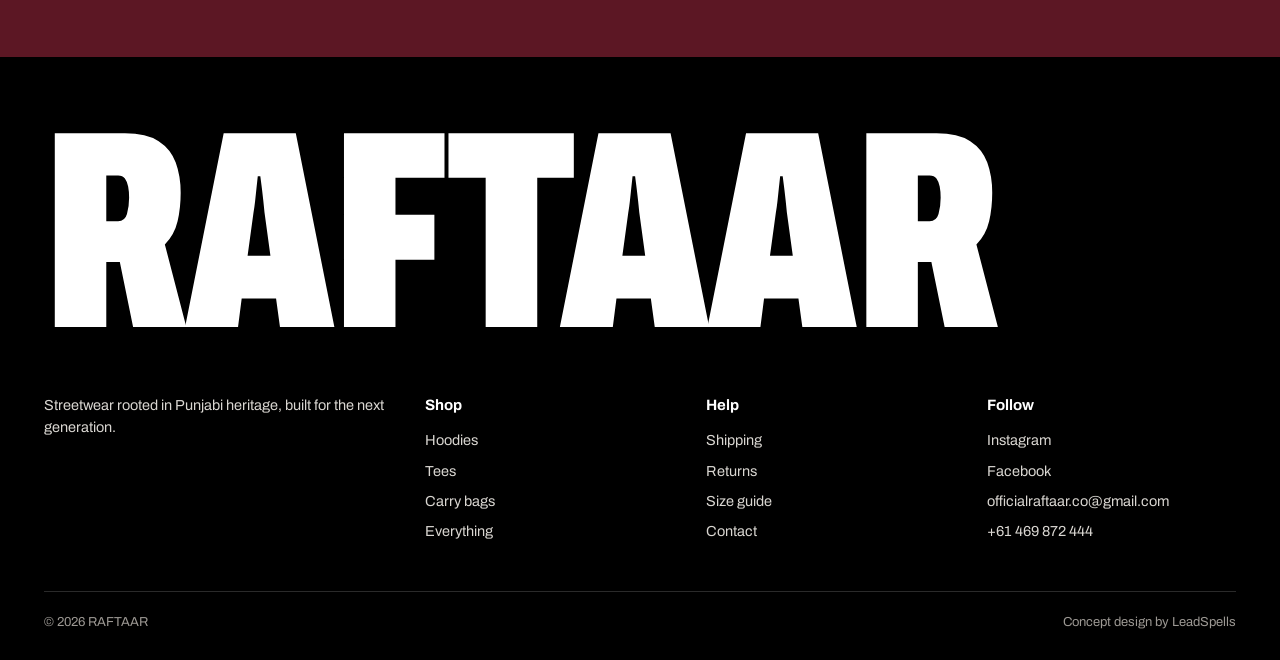
==== commit 11bce853: "Rebuild concept around cut-out product and model photos Co-Authored-By: Claude Opus 5.5 <noreply@ant" ====
--- a/index.html
+++ b/index.html
@@ -6,104 +6,62 @@
 <meta name="robots" content="noindex,nofollow">
 <title>Raftaar | Website concept by LeadSpells</title>
 <link rel="preconnect" href="https://fonts.googleapis.com"><link rel="preconnect" href="https://fonts.gstatic.com" crossorigin>
-<link href="https://fonts.googleapis.com/css2?family=Archivo:wdth,wght@62..125,400..900&family=Manrope:wght@400;500;600;700;800&family=Noto+Sans+Gurmukhi:wght@700;900&display=swap" rel="stylesheet">
+<link href="https://fonts.googleapis.com/css2?family=Archivo:wdth,wght@62..125,300..900&family=Noto+Sans+Gurmukhi:wght@700;900&display=swap" rel="stylesheet">
 <link rel="stylesheet" href="assets/site.css">
 </head>
-<body data-page="home">
+<body data-page="home" class="has-hero">
 <div id="top"></div>
 <main>
-
 <section class="hero" aria-label="Raftaar">
-  <div class="hero-copy">
-    <div class="left">
-      <h1 class="h2">Rooted in heritage. Built for the next generation.</h1>
-      <p>Heavyweight hoodies, oversized tees and hand-embroidered carry bags, designed in Australia with Punjab at heart.</p>
-      <a class="btn solid" href="shop.html">Shop the collection</a>
-    </div>
-    <a class="newin" href="product.html?p=majajan-hoodie">
-      <img src="https://cdn.shopify.com/s/files/1/0828/2639/5866/files/60785D3A-ABB3-4616-880C-32ED5FFDD935.jpg?width=200" alt="">
-      <div><span>New in</span><b>MAJAJAN Hoodie</b><span>$89</span></div>
-    </a>
-  </div>
-  <div class="hero-photo"></div>
-  <div class="hero-word mega" aria-hidden="true">RAFTAAR</div>
+  <div class="shots"></div>
+  <div class="mark"><h1 class="cond">RAFTAAR</h1><p>NEW COLLECTION LIVE NOW</p><a class="btn light" href="shop.html">Shop the drop</a></div>
+  <div class="foot"><p>Rooted in heritage. Built for the next generation. Designed in Australia with Punjab at heart.</p><div class="dots" aria-hidden="true"></div></div>
 </section>
 
-<div class="ticker" aria-hidden="true"><div class="track">
-  <span>Free shipping on orders over $150</span><i></i><span>Spend $250, get a free handcrafted gift</span><i></i><span>420 GSM heavyweight fleece</span><i></i><span>Hand-embroidered carry bags</span><i></i>
-  <span>Free shipping on orders over $150</span><i></i><span>Spend $250, get a free handcrafted gift</span><i></i><span>420 GSM heavyweight fleece</span><i></i><span>Hand-embroidered carry bags</span><i></i>
-</div></div>
+<section class="drop" aria-label="The new drop" aria-roledescription="carousel">
+  <div class="word cond" aria-hidden="true"></div>
+  <div class="stage"></div>
+  <span class="tag t1"></span><span class="tag t2"></span><span class="tag t3"></span>
+  <div class="gword" aria-hidden="true"></div>
+  <div class="info" aria-live="polite"></div>
+  <div class="ctrl"><div class="bars" aria-hidden="true"></div><div class="arrows"><button data-prev aria-label="Previous piece"><svg width="18" height="18" viewBox="0 0 24 24" aria-hidden="true"><path d="M15 5l-7 7 7 7" fill="none" stroke="currentColor" stroke-width="2"/></svg></button><button data-next aria-label="Next piece"><svg width="18" height="18" viewBox="0 0 24 24" aria-hidden="true"><path d="M9 5l7 7-7 7" fill="none" stroke="currentColor" stroke-width="2"/></svg></button></div></div>
+</section>
 
-<section class="sec feature" aria-labelledby="f-title">
-  <div class="bgword gur-outline" aria-hidden="true">ਮਜਾਜਣ ਮਜਾਜਣ</div>
-  <div class="wrap grid">
-    <div class="txt">
-      <h2 class="h2" id="f-title">MAJAJAN Hoodie</h2>
-      <p class="lead">A tribute to the modern Punjabi woman: confident, rooted and unapologetically herself.</p>
-      <div class="price">$89</div>
-      <p style="margin:18px 0 0"><a class="btn solid" href="product.html?p=majajan-hoodie">View the hoodie</a></p>
-    </div>
-    <div class="photo">
-      <img class="front" src="https://cdn.shopify.com/s/files/1/0828/2639/5866/files/women-hoodie-back-3.png?width=900" alt="Woman wearing the MAJAJAN Hoodie, back print">
-      <img class="back" src="https://cdn.shopify.com/s/files/1/0828/2639/5866/files/women-hoodie-front-3.png?width=900" alt="Woman wearing the MAJAJAN Hoodie, front" loading="lazy">
-      <button class="turn">Turn around</button>
-    </div>
-    <ul class="facts">
-      <li>420 GSM heavyweight cotton fleece</li>
-      <li>Oversized fit with drop shoulders</li>
-      <li>Screen-printed back, embroidered front</li>
-      <li>Double-layer hood</li>
-    </ul>
+<section class="rail-sec" aria-labelledby="r-title">
+  <div class="sec-head"><h2 class="cond" id="r-title">On the rail</h2><p>Every piece hangs side-on, like in a real store. Point at one and it turns to face you.</p></div>
+  <div class="rail"></div>
+  <div class="rail-info" aria-live="polite"></div>
+</section>
+
+<section class="runway" aria-labelledby="w-title">
+  <div class="side"><div class="k">WORN BY THE RR FAM</div><h2 class="cond" id="w-title">The people in it</h2><div class="who" aria-live="polite"></div></div>
+  <div class="stage"></div>
+  <div class="arrows"><button data-prev aria-label="Previous look"><svg width="18" height="18" viewBox="0 0 24 24" aria-hidden="true"><path d="M15 5l-7 7 7 7" fill="none" stroke="currentColor" stroke-width="2"/></svg></button><button data-next aria-label="Next look"><svg width="18" height="18" viewBox="0 0 24 24" aria-hidden="true"><path d="M9 5l7 7-7 7" fill="none" stroke="currentColor" stroke-width="2"/></svg></button></div>
+</section>
+
+<section class="feed" aria-labelledby="f-title">
+  <div class="sec-head"><h2 class="thin" id="f-title" style="font-size:clamp(44px,6vw,96px)">Outside the feed.</h2><p><a href="https://www.instagram.com/raftaar.co/" target="_blank" rel="noopener" style="font-weight:700">@raftaar.co</a> on Instagram, where the community wears it first.</p></div>
+  <div class="grid">
+    <a href="https://www.instagram.com/raftaar.co/" target="_blank" rel="noopener"><img src="https://cdn.shopify.com/s/files/1/0828/2639/5866/files/IMG_4682.jpg?width=800" alt="Woman in the white Gurmukhi Hoodie on steps" loading="lazy"></a>
+    <a href="https://www.instagram.com/raftaar.co/" target="_blank" rel="noopener"><img src="https://cdn.shopify.com/s/files/1/0828/2639/5866/files/IMG_5302_1.jpg?width=800" alt="Man in the AKAAL tee on a street at sunset" loading="lazy"></a>
+    <a href="https://www.instagram.com/raftaar.co/" target="_blank" rel="noopener"><img src="https://cdn.shopify.com/s/files/1/0828/2639/5866/files/women-hoodie-collage.jpg?width=800" alt="Two women in Raftaar hoodies" loading="lazy"></a>
+    <a href="https://www.instagram.com/raftaar.co/" target="_blank" rel="noopener"><img src="https://cdn.shopify.com/s/files/1/0828/2639/5866/files/ChatGPT_Image_Jun_22_2026_04_31_36_PM.png?width=800" alt="Hand-embroidered carry bag" loading="lazy"></a>
   </div>
 </section>
 
-<section class="sec" aria-labelledby="r-title">
+<section class="promise" aria-label="What you get">
+  <div><b>Free shipping</b><span>On every order over $150</span></div>
+  <div><b>A free gift</b><span>Handcrafted, on orders over $250</span></div>
+  <div><b>420 GSM fleece</b><span>Heavy, warm, keeps its shape</span></div>
+  <div><b>"Love the fabric."</b><span>A customer, on Instagram</span></div>
+</section>
+
+<section class="join" aria-labelledby="j-title">
   <div class="wrap">
-    <div class="sec-head"><h2 class="h2" id="r-title">Pick yours off the rail.</h2><p>Pick a piece to bring it forward. Turn it around to see the print on the other side.</p></div>
-    <div class="rail-stage"><div class="rail-bar"></div><div class="rail"></div></div>
-    <div class="rail-info" aria-live="polite"></div>
+    <div><h2 class="cond" id="j-title">10% off your first order</h2><p style="margin-top:16px;max-width:30em">Join the Raftaar community and hear about new drops first.</p></div>
+    <form><input type="email" placeholder="Your email" aria-label="Your email" required><button class="btn light" type="submit">Get my 10% code</button><p class="note" aria-live="polite"></p></form>
   </div>
 </section>
-
-<section class="sec studio" aria-labelledby="c-title">
-  <div class="wrap">
-    <div class="sec-head"><h2 class="h2" id="c-title">Shop by piece</h2></div>
-    <div class="cats">
-      <a class="cat" href="shop.html?c=hoodies"><img src="https://cdn.shopify.com/s/files/1/0828/2639/5866/files/IMG_4682.jpg?width=900" alt="Woman in a white Raftaar hoodie sitting on steps" loading="lazy"><div class="lbl"><b class="mega">Hoodies</b><span>From $80</span></div></a>
-      <a class="cat" href="shop.html?c=tees"><img src="https://cdn.shopify.com/s/files/1/0828/2639/5866/files/IMG_5302_1.jpg?width=900" alt="Man in the AKAAL tee on a street at sunset" loading="lazy"><div class="lbl"><b class="mega">Tees</b><span>From $34.99</span></div></a>
-      <a class="cat" href="shop.html?c=bags"><img src="https://cdn.shopify.com/s/files/1/0828/2639/5866/files/ChatGPT_Image_Jun_22_2026_04_31_36_PM.png?width=900" alt="Hand-embroidered carry bag" loading="lazy"><div class="lbl"><b class="mega">Carry bags</b><span>$19.99, hand-embroidered</span></div></a>
-    </div>
-  </div>
-</section>
-
-<section class="sec" aria-labelledby="fam-title">
-  <div class="wrap">
-    <div class="sec-head"><h2 class="h2" id="fam-title">Worn by the RR Fam</h2><p>Every piece carries a story. Pick one to see what it stands for.</p></div>
-    <div class="fam"></div>
-  </div>
-</section>
-
-<section class="sec studio" aria-labelledby="q-title">
-  <div class="wrap">
-    <h2 class="visually-hidden" id="q-title" style="position:absolute;left:-9999px">What customers say</h2>
-    <p class="quote">"Got so many compliments. Love the fabric."</p>
-    <p class="quote-src">A customer, shared on Raftaar's Instagram</p>
-    <div class="facts4">
-      <div><b>Free shipping</b><span>On every order over $150</span></div>
-      <div><b>A free gift</b><span>Handcrafted, on orders over $250</span></div>
-      <div><b>420 GSM</b><span>Heavyweight fleece that keeps its shape</span></div>
-      <div><b>Hand-embroidered</b><span>Every carry bag made by artisans</span></div>
-    </div>
-  </div>
-</section>
-
-<section class="sec join" aria-labelledby="j-title">
-  <div class="wrap">
-    <div><h2 class="h1" id="j-title">Get 10% off your first order</h2><p style="margin-top:14px;max-width:30em">Join the Raftaar community and hear about new drops first.</p></div>
-    <form><input type="email" placeholder="Your email" aria-label="Your email" required><button class="btn" type="submit">Get my 10% code</button><p class="note" aria-live="polite"></p></form>
-  </div>
-</section>
-
 </main>
 <div id="foot"></div>
 <script src="assets/site.js"></script>
--- a/assets/site.css
+++ b/assets/site.css
@@ -1,361 +1,419 @@
 /* Raftaar website concept by LeadSpells */
 :root{
-  --studio:#E7E5E1;      /* matches Raftaar's studio photo backdrop */
+  --bone:#ECE9E4;
   --white:#FFFFFF;
   --ink:#000000;
-  --wine:#5C1724;        /* MAJAJAN / MINDSET hoodie */
-  --tan:#B38970;         /* Raftaar's existing button colour */
-  --mute:#5F5C57;
-  --line:#D3D0CB;
-  --display:"Archivo",system-ui,sans-serif;
-  --body:"Manrope",system-ui,sans-serif;
+  --wine:#5C1724;
+  --tan:#C9A27E;
+  --mute:#6B6660;
+  --line:#D6D2CC;
+  --f:"Archivo",system-ui,sans-serif;
   --gur:"Noto Sans Gurmukhi","Archivo",sans-serif;
-  --pad:clamp(16px,4vw,56px);
-  --max:1360px;
+  --pad:clamp(16px,3.4vw,48px);
+  --ease:cubic-bezier(.2,.8,.2,1);
 }
 *{box-sizing:border-box;margin:0;padding:0}
 html{scroll-behavior:smooth}
-body{background:var(--white);color:var(--ink);font-family:var(--body);font-size:16px;line-height:1.6;-webkit-font-smoothing:antialiased;overflow-x:hidden}
+body{background:var(--white);color:var(--ink);font-family:var(--f);font-size:16px;line-height:1.55;-webkit-font-smoothing:antialiased;overflow-x:hidden}
 img{display:block;max-width:100%}
 a{color:inherit}
 button{font:inherit;color:inherit;background:none;border:0;cursor:pointer}
 :focus-visible{outline:2px solid var(--wine);outline-offset:3px}
-.wrap{max-width:var(--max);margin:0 auto;padding:0 var(--pad)}
-
-/* concept strip */
-.concept{background:var(--wine);color:#fff;font-size:12.5px;text-align:center;padding:7px 16px;line-height:1.4}
+.wrap{padding:0 var(--pad)}
+
+/* type */
+.cond{font-weight:900;font-stretch:62%;font-variation-settings:"wdth" 62;text-transform:uppercase;line-height:.8;letter-spacing:-.005em}
+.thin{font-weight:300;letter-spacing:-.035em;line-height:.95}
+.small{font-size:13.5px;color:var(--mute)}
+.gur{font-family:var(--gur);font-weight:700}
+
+/* concept strip + header */
+.concept{position:relative;z-index:61;background:var(--ink);color:#fff;font-size:12px;text-align:center;padding:6px 16px;line-height:1.4}
 .concept a{text-decoration:underline}
-
-/* header */
-.top{position:sticky;top:0;z-index:40;background:rgba(255,255,255,.94);backdrop-filter:blur(8px);border-bottom:1px solid var(--line)}
-.top .wrap{display:grid;grid-template-columns:1fr auto 1fr;align-items:center;height:68px}
-.top nav{display:flex;gap:28px;font-weight:600;font-size:14px}
-.top nav a{text-decoration:none;padding:6px 0;border-bottom:2px solid transparent}
-.top nav a[aria-current="page"]{border-color:var(--ink)}
-.logo{justify-self:center}
-.logo img{height:46px;width:auto}
-.bagbtn{justify-self:end;display:flex;align-items:center;gap:8px;font-weight:600;font-size:14px}
-.bagbtn .count{display:inline-grid;place-items:center;min-width:22px;height:22px;border-radius:11px;background:var(--ink);color:#fff;font-size:12px;padding:0 6px}
-.menubtn{display:none}
-
-/* type */
-.mega{font-family:var(--display);font-weight:900;font-stretch:62%;font-variation-settings:"wdth" 62;line-height:.78;letter-spacing:-.01em;text-transform:uppercase}
-.h1{font-family:var(--display);font-weight:800;font-stretch:75%;font-variation-settings:"wdth" 75;font-size:clamp(40px,6vw,88px);line-height:.92;letter-spacing:-.01em}
-.h2{font-family:var(--display);font-weight:800;font-stretch:75%;font-variation-settings:"wdth" 75;font-size:clamp(32px,4.2vw,60px);line-height:.95}
-.h3{font-family:var(--display);font-weight:700;font-size:22px;line-height:1.15}
-.lead{font-size:clamp(17px,1.4vw,20px);line-height:1.55;max-width:34em}
-.small{font-size:13.5px;color:var(--mute)}
-.gur-outline{font-family:var(--gur);font-weight:900;color:transparent;-webkit-text-stroke:2px rgba(92,23,36,.2);line-height:1;white-space:nowrap;pointer-events:none;user-select:none}
+.top{position:sticky;top:0;z-index:60;background:var(--white);transition:background .4s,color .4s,border-color .4s;border-bottom:1px solid transparent}
+.top .bar{display:grid;grid-template-columns:1fr auto 1fr;align-items:center;height:64px;padding:0 var(--pad)}
+.top nav{display:flex;gap:26px;font-weight:600;font-size:13.5px;letter-spacing:.01em}
+.top nav a{text-decoration:none;padding:4px 0;border-bottom:1.5px solid transparent}
+.top nav a[aria-current="page"]{border-color:currentColor}
+.logo{justify-self:center;position:relative;display:block;height:44px;width:60px}
+.logo img{position:absolute;inset:0;height:44px;width:auto;margin:0 auto;transition:opacity .4s}
+.logo .w{opacity:0}
+.bagbtn{justify-self:end;display:flex;align-items:center;gap:8px;font-weight:600;font-size:13.5px}
+.bagbtn .count{display:inline-grid;place-items:center;min-width:22px;height:22px;border-radius:11px;background:currentColor;padding:0 6px}
+.bagbtn .count span{color:var(--white);font-size:12px}
+.menubtn{display:none;font-weight:600;font-size:13.5px}
+body.has-hero .top{position:fixed;left:0;right:0;top:26px;background:transparent;color:#fff}
+body.has-hero .top .logo .w{opacity:1}
+body.has-hero .top .logo .b{opacity:0}
+body.has-hero .top .bagbtn .count span{color:var(--ink)}
+body.has-hero.scrolled .top{top:0;background:rgba(255,255,255,.92);backdrop-filter:blur(10px);color:var(--ink);border-color:var(--line)}
+body.has-hero.scrolled .top .logo .w{opacity:0}
+body.has-hero.scrolled .top .logo .b{opacity:1}
+body.has-hero.scrolled .top .bagbtn .count span{color:#fff}
 
 /* buttons */
-.btn{display:inline-flex;align-items:center;justify-content:center;gap:10px;height:52px;padding:0 28px;border-radius:999px;font-weight:700;font-size:15px;text-decoration:none;border:1.5px solid var(--ink);transition:background .2s,color .2s}
-.btn.solid{background:var(--ink);color:#fff}
+.btn{display:inline-flex;align-items:center;justify-content:center;height:50px;padding:0 26px;border-radius:999px;font-weight:700;font-size:14.5px;text-decoration:none;border:1.5px solid currentColor;transition:background .25s,color .25s,border-color .25s,transform .25s}
+.btn.solid{background:var(--ink);border-color:var(--ink);color:#fff}
 .btn.solid:hover{background:var(--wine);border-color:var(--wine)}
-.btn.ghost:hover{background:var(--ink);color:#fff}
-.btn.light{border-color:#fff;color:#fff}
-.btn.light:hover{background:#fff;color:var(--ink)}
+.btn.light{background:#fff;border-color:#fff;color:var(--ink)}
+.btn.light:hover{background:transparent;color:#fff}
+.btn.ghost:hover{background:var(--ink);color:#fff;border-color:var(--ink)}
 .btn.block{width:100%}
 .linkbtn{font-weight:700;text-decoration:underline;text-underline-offset:4px}
 
-/* HERO */
-.hero{position:relative;background:var(--studio);overflow:hidden;min-height:min(92vh,880px);display:flex;flex-direction:column}
-.hero-word{position:absolute;left:50%;bottom:-2vw;transform:translateX(-50%);font-size:28vw;color:var(--ink);white-space:nowrap;z-index:1}
-.hero-word span{display:inline-block;transform:translateY(110%);animation:rise 1s cubic-bezier(.2,.8,.2,1) forwards}
+/* ---------- HOME: hero ---------- */
+.hero{position:relative;height:100vh;min-height:620px;overflow:hidden;background:#000;color:#fff}
+.hero .shots img{position:absolute;inset:0;width:100%;height:100%;object-fit:cover;opacity:0;transform:scale(1.12);transition:opacity 1.6s ease,transform 9s linear}
+.hero .shots img.on{opacity:1;transform:scale(1)}
+.hero::after{content:"";position:absolute;inset:0;background:linear-gradient(180deg,rgba(0,0,0,.45) 0%,rgba(0,0,0,0) 30%,rgba(0,0,0,0) 50%,rgba(0,0,0,.7) 100%);pointer-events:none}
+.hero .mark{position:absolute;left:0;right:0;top:50%;transform:translateY(-50%);z-index:2;text-align:center}
+.hero .mark h1{font-size:clamp(96px,21vw,340px);overflow:hidden;padding-bottom:.02em}
+.hero .mark h1 span{display:inline-block;transform:translateY(105%);animation:rise 1.1s var(--ease) forwards}
+.hero .mark p{font-weight:600;font-size:clamp(13px,1.1vw,15px);letter-spacing:.22em;margin-top:18px;opacity:0;animation:fade .8s .9s forwards}
+.hero .mark .btn{margin-top:22px;opacity:0;animation:fade .8s 1.1s forwards}
+.hero .foot{position:absolute;left:var(--pad);right:var(--pad);bottom:28px;z-index:2;display:flex;justify-content:space-between;align-items:end;gap:24px;font-size:14.5px}
+.hero .foot p{max-width:22em}
+.hero .dots{display:flex;gap:6px}
+.hero .dots i{width:34px;height:2px;background:rgba(255,255,255,.35);position:relative;overflow:hidden}
+.hero .dots i.on::after{content:"";position:absolute;inset:0;background:#fff;animation:prog 5.5s linear forwards}
 @keyframes rise{to{transform:translateY(0)}}
-.hero-photo{position:absolute;left:50%;bottom:0;transform:translateX(-50%);width:clamp(240px,27vw,420px);aspect-ratio:3/4.2;z-index:2;overflow:hidden;background:#cfccc7}
-.hero-photo img{width:100%;height:100%;object-fit:cover;transition:opacity .9s}
-.hero-photo img+img{position:absolute;inset:0;opacity:0}
-.hero-copy{position:relative;z-index:3;padding:clamp(28px,5vw,64px) var(--pad) 0;display:grid;grid-template-columns:1fr 1fr;gap:24px;max-width:var(--max);margin:0 auto;width:100%}
-.hero-copy .left{max-width:360px}
-.hero-copy .left p{font-size:18px;line-height:1.45;margin:14px 0 22px}
-.newin{justify-self:end;align-self:start;display:grid;grid-template-columns:76px 1fr;gap:14px;align-items:center;background:var(--white);padding:10px 18px 10px 10px;text-decoration:none;max-width:300px}
-.newin img{width:76px;height:96px;object-fit:cover;background:var(--studio)}
-.newin b{display:block;font-family:var(--display);font-size:18px;line-height:1.1}
-.newin span{font-size:13.5px;color:var(--mute)}
-
-/* ticker */
-.ticker{background:var(--ink);color:#fff;overflow:hidden;white-space:nowrap;padding:14px 0;font-weight:600;font-size:15px}
-.ticker .track{display:inline-flex;gap:40px;animation:tick 34s linear infinite;padding-left:40px}
-.ticker i{display:inline-block;width:8px;height:8px;background:var(--tan);transform:rotate(45deg);margin-left:40px;vertical-align:middle}
-@keyframes tick{to{transform:translateX(-50%)}}
-
-/* sections */
-.sec{padding:clamp(64px,9vw,128px) 0}
-.sec.studio{background:var(--studio)}
-.sec-head{display:flex;justify-content:space-between;align-items:end;gap:24px;margin-bottom:clamp(28px,4vw,48px);flex-wrap:wrap}
-.sec-head p{max-width:30em;color:var(--mute)}
-
-/* feature (giant word behind product) */
-.feature{position:relative;overflow:hidden;background:var(--studio)}
-.gur-outline.strong{-webkit-text-stroke-color:var(--wine)}
-.feature .bgword{position:absolute;top:50%;left:0;transform:translateY(-50%);font-size:clamp(140px,24vw,380px);will-change:transform}
-.feature .grid{position:relative;display:grid;grid-template-columns:1fr minmax(260px,420px) 1fr;gap:clamp(20px,4vw,56px);align-items:center}
-.feature .photo{position:relative;aspect-ratio:3/4;background:var(--studio);overflow:hidden}
-.feature .photo img{position:absolute;inset:0;width:100%;height:100%;object-fit:cover;transition:opacity .5s}
-.feature .photo img.back{opacity:0}
-.feature .photo.turned img.back{opacity:1}
-.feature .photo.turned img.front{opacity:0}
-.feature .turn{position:absolute;bottom:14px;left:50%;transform:translateX(-50%);background:#fff;border-radius:999px;padding:9px 18px;font-weight:700;font-size:14px}
-.feature .txt p{margin:16px 0 26px;max-width:24em}
-.feature .facts{list-style:none;display:grid;gap:12px;font-weight:600}
-.feature .facts li{border-top:1px solid var(--line);padding-top:12px}
-.price{font-family:var(--display);font-weight:700;font-size:22px}
-
-/* rail */
-.rail-stage{position:relative;padding-top:6px}
-.rail-bar{position:absolute;left:0;right:0;top:20px;height:8px;border-radius:8px;background:linear-gradient(180deg,#f3f2ef 0%,#cfccc6 45%,#8e8a84 100%);z-index:3}
-.rail{position:relative;display:flex;justify-content:safe center;gap:clamp(4px,1vw,14px);overflow-x:auto;scroll-snap-type:x mandatory;scrollbar-width:none;padding:0 4px 30px}
-.rail::-webkit-scrollbar{display:none}
-.r-item{position:relative;flex:0 0 auto;width:clamp(116px,11vw,150px);perspective:900px;scroll-snap-align:center;-webkit-tap-highlight-color:transparent}
-.r-item .hanger{display:block;width:72%;height:44px;margin:0 auto -4px;position:relative;z-index:4}
-.r-item .swing{transform-origin:50% 0}
-.r-item .garment{position:relative;aspect-ratio:3/4;transform-style:preserve-3d;transform-origin:50% 0;transform:rotateY(34deg) scale(.94);transition:transform .7s cubic-bezier(.2,.8,.2,1),filter .4s}
-.r-item .face{position:absolute;inset:0;backface-visibility:hidden;-webkit-backface-visibility:hidden}
-.r-item .face img{width:118%;max-width:none;margin:-14% 0 0 -9%;mix-blend-mode:multiply;filter:brightness(1.09) contrast(1.06);-webkit-mask-image:radial-gradient(ellipse 58% 54% at 50% 50%,#000 78%,transparent 100%);mask-image:radial-gradient(ellipse 58% 54% at 50% 50%,#000 78%,transparent 100%)}
-.r-item .face.back{transform:rotateY(180deg)}
-.rail.focus .r-item:not(.active) .garment{filter:grayscale(.5) opacity(.4)}
-.r-item:hover .garment,.r-item.active .garment{transform:rotateY(0) scale(1.12)}
-.r-item.active.flipped .garment{transform:rotateY(180deg) scale(1.12)}
-.r-item.active .swing{animation:swing 1.4s ease-out}
-@keyframes swing{20%{transform:rotate(4deg)}45%{transform:rotate(-3deg)}70%{transform:rotate(1.5deg)}100%{transform:rotate(0)}}
-.rail-info{text-align:center;min-height:150px}
-.rail-info .name{font-family:var(--display);font-weight:800;font-size:26px}
-.rail-info .meta{color:var(--mute);margin-top:4px}
-.rail-info .actions{display:flex;gap:10px;justify-content:center;margin-top:16px;flex-wrap:wrap}
-
-/* category tiles */
-.cats{display:grid;grid-template-columns:repeat(3,1fr);gap:clamp(10px,1.4vw,20px)}
-.cat{position:relative;aspect-ratio:3/4.2;overflow:hidden;background:var(--studio);text-decoration:none;color:#fff}
-.cat img{width:100%;height:100%;object-fit:cover;transition:transform .8s cubic-bezier(.2,.8,.2,1)}
-.cat:hover img{transform:scale(1.04)}
-.cat::after{content:"";position:absolute;inset:0;background:linear-gradient(180deg,transparent 55%,rgba(0,0,0,.55))}
-.cat .lbl{position:absolute;left:20px;bottom:16px;z-index:2}
-.cat .lbl b{display:block;font-size:clamp(44px,5vw,72px)}
-.cat .lbl span{font-weight:600}
-
-/* step-forward row */
-.fam{display:flex;gap:8px;height:clamp(420px,46vw,620px)}
-.fam .p{position:relative;flex:1 1 0;min-width:0;overflow:hidden;background:var(--studio);transition:flex-grow .6s cubic-bezier(.2,.8,.2,1),filter .5s;cursor:pointer}
-.fam .p img{position:absolute;inset:0;width:100%;height:100%;object-fit:cover;object-position:center 20%}
-.fam.focus .p:not(.on){filter:grayscale(1) brightness(.92)}
-.fam .p.on{flex-grow:3.2}
-.fam .cap{position:absolute;left:0;right:0;bottom:0;padding:18px;background:linear-gradient(transparent,rgba(0,0,0,.6));color:#fff;opacity:0;transform:translateY(12px);transition:.45s}
-.fam .p.on .cap{opacity:1;transform:none}
-.fam .cap b{font-family:var(--display);font-size:22px;display:block}
-.fam .cap span{font-size:15px}
-.fam .cap a{color:#fff;font-weight:700;font-size:14px}
-
-/* proof */
-.quote{font-family:var(--display);font-weight:800;font-stretch:75%;font-variation-settings:"wdth" 75;font-size:clamp(34px,5vw,72px);line-height:1;max-width:14em}
-.quote-src{margin-top:16px;color:var(--mute)}
-.facts4{display:grid;grid-template-columns:repeat(4,1fr);gap:0;margin-top:clamp(40px,6vw,72px);border-top:1.5px solid var(--ink)}
-.facts4 div{padding:22px 20px 0 0}
-.facts4 b{display:block;font-family:var(--display);font-size:clamp(22px,2.2vw,30px);line-height:1.05;margin-bottom:6px}
-.facts4 span{color:var(--mute);font-size:14.5px}
-
-/* join */
-.join{background:var(--wine);color:#fff}
+@keyframes fade{to{opacity:1}}
+@keyframes prog{from{transform:translateX(-100%)}to{transform:translateX(0)}}
+
+/* ---------- HOME: the drop (giant word + floating cut-out) ---------- */
+.drop{position:relative;height:100vh;min-height:640px;overflow:hidden;background:var(--c-bg,#5C1724);color:var(--c-fg,#fff);transition:background-color .9s var(--ease),color .9s var(--ease)}
+.drop .word{position:absolute;left:0;right:0;top:50%;transform:translateY(-54%);text-align:center;font-size:clamp(120px,27vw,460px);color:var(--c-word,#C9A27E);white-space:nowrap;pointer-events:none;transition:color .9s var(--ease)}
+.drop .word span{display:inline-block;transition:transform .9s var(--ease),opacity .6s}
+.drop .word.out span{transform:translateY(-30%);opacity:0}
+.drop .word.in span{transform:translateY(30%);opacity:0}
+.drop .gword{position:absolute;left:0;right:0;bottom:7vh;text-align:center;font-family:var(--gur);font-weight:700;font-size:clamp(20px,2.2vw,32px);opacity:.75}
+.drop .stage{position:absolute;left:50%;top:52%;width:min(46vh,40vw);aspect-ratio:3/4;transform:translate(-50%,-50%);perspective:1400px}
+.drop .piece{position:absolute;inset:0;transform-style:preserve-3d;transition:transform 1s var(--ease)}
+.drop .piece.flip{transform:rotateY(180deg)}
+.drop .piece img{position:absolute;inset:0;width:100%;height:100%;object-fit:contain;backface-visibility:hidden;-webkit-backface-visibility:hidden;filter:drop-shadow(0 40px 40px rgba(0,0,0,.35))}
+.drop .piece img.back{transform:rotateY(180deg)}
+.drop .float{position:absolute;inset:0;animation:bob 6s ease-in-out infinite}
+.drop .swap{position:absolute;inset:0;transition:transform 1s var(--ease),opacity .7s}
+.drop .swap.out{transform:translateX(-60vw) rotate(-14deg);opacity:0}
+.drop .swap.in{transform:translateX(60vw) rotate(14deg);opacity:0}
+@keyframes bob{0%,100%{transform:translateY(-1.5%) rotate(-1.2deg)}50%{transform:translateY(1.5%) rotate(1.2deg)}}
+.drop .tag{position:absolute;z-index:3;background:var(--c-fg,#fff);color:var(--c-bg,#000);font-weight:700;font-size:13px;padding:8px 14px;border-radius:999px;white-space:nowrap;transition:opacity .5s,transform .7s var(--ease),background-color .9s,color .9s;box-shadow:0 10px 30px rgba(0,0,0,.18)}
+.drop .tag.t1{left:calc(50% - min(46vh,40vw)*.62);top:30%}
+.drop .tag.t2{left:calc(50% + min(46vh,40vw)*.42);top:44%}
+.drop .tag.t3{left:calc(50% - min(46vh,40vw)*.5);top:70%}
+.drop.changing .tag{opacity:0;transform:scale(.8)}
+.drop .info{position:absolute;left:var(--pad);bottom:clamp(24px,5vh,48px);z-index:4;max-width:330px}
+.drop .info .k{font-size:13px;font-weight:600;letter-spacing:.14em;opacity:.8}
+.drop .info h2{font-size:clamp(40px,4.4vw,68px);margin:10px 0 8px}
+.drop .info p{font-size:15.5px;opacity:.9}
+.drop .info .price{font-weight:700;font-size:20px;margin:12px 0 18px}
+.drop .info .acts{display:flex;gap:10px;flex-wrap:wrap}
+.drop .info .btn.solid{background:var(--c-fg,#fff);border-color:var(--c-fg,#fff);color:var(--c-bg,#000)}
+.drop .ctrl{position:absolute;right:var(--pad);bottom:clamp(24px,5vh,48px);z-index:4;display:flex;flex-direction:column;align-items:flex-end;gap:16px}
+.drop .arrows{display:flex;gap:10px}
+.drop .arrows button{width:52px;height:52px;border-radius:50%;border:1.5px solid currentColor;display:grid;place-items:center;transition:background .25s,color .25s}
+.drop .arrows button:hover{background:var(--c-fg,#fff);color:var(--c-bg,#000)}
+.drop .bars{display:flex;gap:6px}
+.drop .bars i{width:30px;height:2px;background:currentColor;opacity:.3;position:relative;overflow:hidden}
+.drop .bars i.on{opacity:1}
+
+/* ---------- HOME: rail (hanging cut-outs that turn to face you) ---------- */
+.rail-sec{background:var(--white);padding:clamp(64px,9vw,120px) 0 clamp(40px,6vw,80px);overflow:hidden}
+.sec-head{display:flex;justify-content:space-between;align-items:end;gap:24px;flex-wrap:wrap;padding:0 var(--pad);margin-bottom:clamp(28px,4vw,52px)}
+.sec-head h2{font-size:clamp(44px,6vw,96px)}
+.sec-head p{max-width:26em;color:var(--mute)}
+.rail{position:relative;height:clamp(330px,34vw,470px);display:flex;justify-content:center;align-items:flex-start;perspective:1200px;padding:0 var(--pad)}
+.rail::before{content:"";position:absolute;left:var(--pad);right:var(--pad);top:22px;height:6px;border-radius:6px;background:linear-gradient(180deg,#f1f0ee,#bdb9b2 55%,#7e7a73);box-shadow:0 3px 6px rgba(0,0,0,.12);z-index:3}
+.hang{position:relative;flex:0 0 auto;width:clamp(150px,15vw,210px);margin:0 clamp(-62px,-5.2vw,-44px);transition:margin .6s var(--ease);z-index:1;-webkit-tap-highlight-color:transparent}
+.hang .hook{position:relative;z-index:4;display:block;width:44%;margin:0 auto -6px}
+.hang .g{position:relative;transform-origin:50% 0;transform:rotateY(68deg);transition:transform .8s var(--ease),filter .4s;filter:brightness(.92)}
+.hang .g img{width:100%;height:auto;filter:drop-shadow(0 16px 18px rgba(0,0,0,.18))}
+.hang .label{position:absolute;top:58px;right:14%;z-index:5;background:var(--ink);color:#fff;font-size:10.5px;font-weight:700;padding:3px 7px;border-radius:3px;transform:rotate(6deg);opacity:0;transition:opacity .3s}
+.hang .label.wine{background:var(--wine)}
+.hang.on{margin:0 clamp(8px,1.6vw,26px);z-index:5}
+.hang.on .g{transform:rotateY(0) scale(1.06);filter:none}
+.hang.on .label{opacity:1}
+.hang.drop-in .hook,.hang.drop-in .g{animation:hangdrop .9s var(--ease) both}
+@keyframes hangdrop{from{transform:translateY(-120%) rotateY(68deg);opacity:0}}
+.rail-info{text-align:center;min-height:130px;padding:0 var(--pad)}
+.rail-info .n{font-size:clamp(28px,3vw,40px)}
+.rail-info .m{color:var(--mute);margin:4px auto 0;max-width:34em}
+.rail-info .a{display:flex;justify-content:center;gap:10px;margin-top:16px;flex-wrap:wrap}
+
+/* ---------- HOME/STORY: runway (full-length models in depth) ---------- */
+.runway{position:relative;background:var(--bone);height:min(100vh,940px);min-height:620px;overflow:hidden}
+.runway .side{position:absolute;left:var(--pad);top:clamp(48px,8vh,90px);z-index:5;max-width:300px}
+.runway .side .k{font-size:13px;font-weight:600;letter-spacing:.14em;color:var(--mute)}
+.runway .side h2{font-size:clamp(44px,5vw,80px);margin:10px 0 14px}
+.runway .side .who{border-top:1px solid var(--line);padding-top:14px;margin-top:6px}
+.runway .side .who b{display:block;font-size:20px}
+.runway .side .who span{color:var(--mute)}
+.runway .side .who a{display:inline-block;margin-top:10px;font-weight:700}
+.runway .stage{position:absolute;inset:0}
+.runway .m{position:absolute;bottom:4%;left:50%;height:86%;aspect-ratio:1/2;transform-origin:50% 100%;transition:transform 1s var(--ease),opacity .9s,filter .9s;cursor:pointer}
+.runway .m img{width:100%;height:100%;object-fit:contain;object-position:50% 100%}
+.runway .floor{position:absolute;left:0;right:0;bottom:0;height:16%;background:linear-gradient(180deg,rgba(0,0,0,0),rgba(0,0,0,.05))}
+.runway .arrows{position:absolute;right:var(--pad);bottom:clamp(24px,5vh,48px);z-index:5;display:flex;gap:10px}
+.runway .arrows button{width:52px;height:52px;border-radius:50%;border:1.5px solid var(--ink);display:grid;place-items:center}
+.runway .arrows button:hover{background:var(--ink);color:#fff}
+
+/* ---------- HOME: outside the feed ---------- */
+.feed{padding:clamp(64px,9vw,120px) 0}
+.feed .grid{display:grid;grid-template-columns:repeat(4,1fr);gap:10px;padding:0 var(--pad)}
+.feed .grid a{position:relative;overflow:hidden;aspect-ratio:4/5;background:var(--bone)}
+.feed .grid a:nth-child(2),.feed .grid a:nth-child(3){aspect-ratio:4/5;transform:translateY(40px)}
+.feed .grid img{width:100%;height:100%;object-fit:cover;transition:transform 1.2s var(--ease)}
+.feed .grid a:hover img{transform:scale(1.05)}
+.feed .grid figcaption{position:absolute;left:12px;bottom:10px;color:#fff;font-weight:600;font-size:13px;text-shadow:0 1px 10px rgba(0,0,0,.5)}
+
+.promise{display:grid;grid-template-columns:repeat(4,1fr);border-top:1px solid var(--line);border-bottom:1px solid var(--line)}
+.promise div{padding:26px var(--pad);border-right:1px solid var(--line)}
+.promise div:last-child{border-right:0}
+.promise b{display:block;font-size:17px}
+.promise span{color:var(--mute);font-size:14px}
+
+.join{background:var(--wine);color:#fff;padding:clamp(64px,9vw,120px) 0}
 .join .wrap{display:grid;grid-template-columns:1.2fr 1fr;gap:40px;align-items:end}
+.join h2{font-size:clamp(52px,7vw,120px)}
 .join form{display:flex;gap:10px;flex-wrap:wrap}
-.join input{flex:1 1 220px;height:52px;border-radius:999px;border:1.5px solid rgba(255,255,255,.6);background:transparent;color:#fff;padding:0 22px;font:inherit}
+.join input{flex:1 1 220px;height:50px;border-radius:999px;border:1.5px solid rgba(255,255,255,.6);background:transparent;color:#fff;padding:0 22px;font:inherit}
 .join input::placeholder{color:rgba(255,255,255,.75)}
-.join .btn{background:#fff;color:var(--wine);border-color:#fff}
 .join .note{flex-basis:100%;font-size:13.5px;opacity:.85;min-height:20px}
 
-/* footer */
-footer{background:var(--ink);color:#d9d6d1;padding:64px 0 28px;font-size:14.5px}
-footer .cols{display:grid;grid-template-columns:1.4fr 1fr 1fr 1fr;gap:32px}
-footer img{height:88px;margin-left:-14px;width:auto;margin-bottom:16px}
-footer h4{color:#fff;font-family:var(--display);font-size:17px;margin-bottom:12px}
-footer ul{list-style:none;display:grid;gap:8px}
-footer a{text-decoration:none}
-footer a:hover{color:#fff;text-decoration:underline}
-footer .base{margin-top:48px;padding-top:20px;border-top:1px solid #2a2a2a;display:flex;justify-content:space-between;gap:16px;flex-wrap:wrap;font-size:13px;color:#9c9893}
-
-/* SHOP */
-.shop-head{padding:clamp(40px,6vw,80px) 0 28px;background:var(--studio)}
-.shop-head .row{display:flex;justify-content:space-between;align-items:end;gap:24px;flex-wrap:wrap}
+footer.site{background:var(--ink);color:#d9d6d1;padding:64px 0 28px;font-size:14.5px}
+footer.site .cols{display:grid;grid-template-columns:1.4fr 1fr 1fr 1fr;gap:32px}
+footer.site .big{font-size:clamp(80px,22vw,360px);overflow:hidden;color:#fff;margin-bottom:48px}
+footer.site h4{color:#fff;font-size:15px;margin-bottom:12px}
+footer.site ul{list-style:none;display:grid;gap:8px}
+footer.site a{text-decoration:none}
+footer.site a:hover{color:#fff;text-decoration:underline}
+footer.site .base{margin-top:48px;padding-top:20px;border-top:1px solid #2a2a2a;display:flex;justify-content:space-between;gap:16px;flex-wrap:wrap;font-size:13px;color:#9c9893}
+
+/* ---------- SHOP ---------- */
+.shop-head{background:var(--bone);padding:clamp(48px,7vw,96px) var(--pad) 26px}
+.shop-head h1{font-size:clamp(64px,10vw,170px)}
+.shop-head .row{display:flex;justify-content:space-between;align-items:end;gap:20px;flex-wrap:wrap}
+.shop-head .row p{color:var(--mute);max-width:24em}
 .chips{display:flex;gap:8px;flex-wrap:wrap;margin-top:28px}
-.chip{height:40px;padding:0 18px;border-radius:999px;border:1.5px solid var(--ink);font-weight:700;font-size:14px}
+.chip{height:38px;padding:0 16px;border-radius:999px;border:1.5px solid var(--ink);font-weight:700;font-size:13.5px}
 .chip[aria-pressed="true"]{background:var(--ink);color:#fff}
-.sort{height:40px;border-radius:999px;border:1.5px solid var(--line);padding:0 14px;font:inherit;font-weight:600;background:#fff}
-.grid-p{display:grid;grid-template-columns:repeat(4,1fr);gap:clamp(12px,1.6vw,24px) clamp(10px,1.2vw,18px);padding:clamp(28px,4vw,48px) 0 clamp(64px,8vw,110px)}
-.card{text-decoration:none;display:block}
-.card .ph{position:relative;aspect-ratio:4/5;background:var(--studio);overflow:hidden}
-.card .ph img{position:absolute;inset:0;width:100%;height:100%;object-fit:cover;transition:opacity .45s}
-.card .ph img.alt{opacity:0}
-.card:hover .ph img.alt{opacity:1}
-.card .tag{position:absolute;top:10px;left:10px;background:#fff;border:1px solid var(--line);font-size:12.5px;font-weight:700;padding:4px 10px;border-radius:999px;z-index:2}
-.card .tag.wine{background:var(--wine);border-color:var(--wine);color:#fff}
-.card .row{display:flex;justify-content:space-between;gap:10px;margin-top:12px;align-items:baseline}
-.card .nm{font-weight:700;font-size:15.5px;line-height:1.3}
-.card .pr{font-weight:700;white-space:nowrap}
-.card .dots{display:flex;gap:6px;margin-top:8px}
-.card .dots i{width:14px;height:14px;border-radius:50%;border:1px solid rgba(0,0,0,.25)}
-.card .gur{font-family:var(--gur);font-weight:700;color:var(--wine);font-size:15px}
-
-/* PRODUCT */
-.pdp{display:grid;grid-template-columns:1.35fr 1fr;gap:clamp(24px,4vw,64px);padding:clamp(24px,3vw,40px) 0 clamp(64px,8vw,110px)}
-.gallery{display:grid;grid-template-columns:1fr 1fr;gap:8px;align-content:start}
-.gallery figure{background:var(--studio);aspect-ratio:4/5;overflow:hidden}
-.gallery figure:first-child{grid-column:1/-1;aspect-ratio:1/1}
-.gallery img{width:100%;height:100%;object-fit:cover}
-.buy{position:sticky;top:92px;align-self:start}
-.crumb{font-size:13.5px;color:var(--mute);margin-bottom:14px}
-.crumb a{text-decoration:none}
-.buy .h1{font-size:clamp(40px,4.4vw,64px)}
-.buy .tagline{margin:12px 0 16px;font-size:17px;max-width:28em}
-.opt{margin-top:24px}
-.opt-h{display:flex;justify-content:space-between;align-items:baseline;font-weight:700;margin-bottom:10px}
+.sort{height:38px;border-radius:999px;border:1.5px solid var(--line);padding:0 14px;font:inherit;font-weight:600;background:#fff}
+.grid-p{display:grid;grid-template-columns:repeat(4,1fr);gap:clamp(24px,3vw,40px) 2px;padding:2px 0 clamp(64px,8vw,110px);background:var(--bone)}
+.tile{display:block;text-decoration:none;background:var(--bone)}
+.tile .ph{position:relative;aspect-ratio:4/5;perspective:1100px;background:var(--bone)}
+.tile .flipper{position:absolute;inset:9% 11%;transform-style:preserve-3d;transition:transform .9s var(--ease)}
+.tile:hover .flipper,.tile:focus-visible .flipper{transform:rotateY(180deg)}
+.tile .flipper img{position:absolute;inset:0;width:100%;height:100%;object-fit:contain;backface-visibility:hidden;-webkit-backface-visibility:hidden;filter:drop-shadow(0 22px 24px rgba(0,0,0,.18))}
+.tile .flipper img.back{transform:rotateY(180deg)}
+.tile .flipper.single{transition:transform .9s var(--ease)}
+.tile:hover .flipper.single{transform:translateY(-3%) scale(1.04)}
+.tile .tag{position:absolute;top:14px;left:14px;font-size:12px;font-weight:700;padding:4px 10px;border-radius:999px;background:#fff;z-index:2}
+.tile .tag.wine{background:var(--wine);color:#fff}
+.tile .row{display:flex;justify-content:space-between;gap:10px;padding:0 18px 4px;align-items:baseline}
+.tile .nm{font-weight:700;font-size:15px;line-height:1.3}
+.tile .pr{font-weight:700;white-space:nowrap}
+.tile .sub{padding:0 18px;color:var(--mute);font-size:13.5px;display:flex;gap:6px;align-items:center}
+.tile .sub i{width:12px;height:12px;border-radius:50%;border:1px solid rgba(0,0,0,.25);display:inline-block}
+
+/* ---------- PRODUCT ---------- */
+.pdp{display:grid;grid-template-columns:minmax(260px,1fr) minmax(320px,1.35fr) minmax(280px,1fr);gap:clamp(16px,3vw,48px);background:var(--bone);padding:clamp(28px,4vw,56px) var(--pad) clamp(40px,5vw,72px);min-height:calc(100vh - 90px)}
+.pdp>*{min-width:0}
+.pdp .crumb{font-size:13px;color:var(--mute);margin-bottom:18px}
+.pdp .crumb a{text-decoration:none}
+.pdp h1{font-size:clamp(64px,7.4vw,128px)}
+.pdp .gname{font-family:var(--gur);font-weight:700;color:var(--wine);font-size:clamp(24px,2.4vw,36px);margin-top:12px}
+.pdp .tl{font-size:17px;margin:16px 0 0;max-width:22em}
+.pdp .price{font-weight:700;font-size:24px;margin-top:18px}
+.pdp .left .acc{margin-top:28px}
+.pdp .centre{position:relative;display:flex;flex-direction:column;align-items:center}
+.pdp .pstage{position:relative;width:100%;max-width:560px;aspect-ratio:3/4;perspective:1600px;cursor:grab;touch-action:pan-y}
+.pdp .pstage:active{cursor:grabbing}
+.pdp .pstage .piece{position:absolute;inset:0;transform-style:preserve-3d;transition:transform .9s var(--ease)}
+.pdp .pstage .piece.drag{transition:none}
+.pdp .pstage img{position:absolute;inset:0;width:100%;height:100%;object-fit:contain;backface-visibility:hidden;-webkit-backface-visibility:hidden;filter:drop-shadow(0 40px 34px rgba(0,0,0,.22))}
+.pdp .pstage img.back{transform:rotateY(180deg)}
+.pdp .pstage .shadow{position:absolute;left:18%;right:18%;bottom:-2%;height:5%;background:radial-gradient(ellipse at center,rgba(0,0,0,.18),transparent 70%)}
+.pdp .turn{margin-top:14px;display:flex;gap:10px;align-items:center;font-weight:700;font-size:14px}
+.pdp .turn button{height:40px;padding:0 18px;border-radius:999px;border:1.5px solid var(--ink)}
+.pdp .turn button:hover{background:var(--ink);color:#fff}
+.pdp .right{align-self:start;position:sticky;top:96px}
+.opt{margin-top:22px}
+.opt:first-child{margin-top:0}
+.opt-h{display:flex;justify-content:space-between;align-items:baseline;font-weight:700;margin-bottom:10px;font-size:14.5px}
 .swatches{display:flex;gap:10px}
-.sw{width:40px;height:40px;border-radius:50%;border:1px solid rgba(0,0,0,.2);position:relative}
+.sw{width:38px;height:38px;border-radius:50%;border:1px solid rgba(0,0,0,.2);position:relative}
 .sw[aria-pressed="true"]::after{content:"";position:absolute;inset:-5px;border-radius:50%;border:2px solid var(--ink)}
-.sizes{display:grid;grid-template-columns:repeat(5,1fr);gap:8px}
-.sz{height:48px;border:1.5px solid var(--line);font-weight:700;border-radius:6px}
+.sizes{display:grid;grid-template-columns:repeat(5,1fr);gap:6px}
+.sz{height:46px;border:1.5px solid var(--line);font-weight:700;border-radius:6px;background:#fff}
 .sz[aria-pressed="true"]{border-color:var(--ink);background:var(--ink);color:#fff}
-.sz.out{color:#9a968f;background:repeating-linear-gradient(135deg,transparent 0 6px,#f0eeea 6px 7px)}
+.sz.out{color:#9a968f;background:repeating-linear-gradient(135deg,#fff 0 6px,#efede9 6px 7px)}
 .sz.out[aria-pressed="true"]{background:var(--mute);border-color:var(--mute);color:#fff}
-.notify{display:none;margin-top:12px;gap:8px}
+.notify{display:none;margin-top:10px;gap:8px}
 .notify.show{display:flex}
-.notify input{flex:1;height:48px;border:1.5px solid var(--line);border-radius:999px;padding:0 18px;font:inherit}
-.shipnote{margin-top:16px;font-size:14.5px;color:var(--mute)}
+.notify input{flex:1;height:46px;border:1.5px solid var(--line);border-radius:999px;padding:0 18px;font:inherit}
+.shipnote{margin-top:14px;font-size:14px;color:var(--mute)}
 .shipnote b{color:var(--ink)}
-.acc{margin-top:28px;border-top:1px solid var(--line)}
+.acc{border-top:1px solid var(--line)}
 .acc details{border-bottom:1px solid var(--line)}
-.acc summary{list-style:none;cursor:pointer;padding:18px 0;font-weight:700;display:flex;justify-content:space-between}
+.acc summary{list-style:none;cursor:pointer;padding:16px 0;font-weight:700;display:flex;justify-content:space-between}
 .acc summary::-webkit-details-marker{display:none}
-.acc summary::after{content:"+";font-size:22px;line-height:1}
+.acc summary::after{content:"+";font-size:20px;line-height:1}
 .acc details[open] summary::after{content:"–"}
-.acc .body{padding:0 0 20px;color:#2b2a28}
+.acc .body{padding:0 0 18px;color:#2b2a28;font-size:15px}
 .acc ul{padding-left:18px}
 .todo{background:transparent;border:1.5px dashed var(--tan);color:#7d5b46;padding:1px 8px;border-radius:6px;font-weight:600;font-size:.92em}
+.worn{padding:clamp(56px,7vw,96px) 0}
+.worn .strip{display:flex;gap:10px;overflow-x:auto;scroll-snap-type:x mandatory;padding:0 var(--pad);scrollbar-width:none}
+.worn .strip::-webkit-scrollbar{display:none}
+.worn .strip figure{flex:0 0 clamp(240px,26vw,380px);aspect-ratio:4/5;overflow:hidden;background:var(--bone);scroll-snap-align:start}
+.worn .strip img{width:100%;height:100%;object-fit:cover}
+.more .grid-p{padding-bottom:0}
 
 /* drawers */
-.scrim{position:fixed;inset:0;background:rgba(0,0,0,.4);opacity:0;pointer-events:none;transition:opacity .3s;z-index:60}
+.scrim{position:fixed;inset:0;background:rgba(0,0,0,.4);opacity:0;pointer-events:none;transition:opacity .3s;z-index:80}
 .scrim.on{opacity:1;pointer-events:auto}
-.drawer{position:fixed;top:0;right:0;height:100%;width:min(440px,100%);background:#fff;z-index:70;transform:translateX(100%);transition:transform .45s cubic-bezier(.2,.8,.2,1);display:flex;flex-direction:column}
+.drawer{position:fixed;top:0;right:0;height:100%;width:min(440px,100%);background:#fff;z-index:90;transform:translateX(100%);transition:transform .45s var(--ease);display:flex;flex-direction:column}
 .drawer.on{transform:none}
 .drawer header{display:flex;justify-content:space-between;align-items:center;padding:20px 24px;border-bottom:1px solid var(--line)}
-.drawer header b{font-family:var(--display);font-size:22px}
+.drawer header b{font-size:20px}
 .drawer .inner{flex:1;overflow:auto;padding:20px 24px}
-.drawer footer{background:#fff;color:var(--ink);padding:18px 24px 24px;border-top:1px solid var(--line);font-size:15px}
+.drawer .foot{padding:18px 24px 24px;border-top:1px solid var(--line);font-size:15px}
 .meter{margin-bottom:18px}
 .meter p{font-size:14.5px;margin-bottom:8px}
-.meter .bar{height:6px;background:var(--studio);border-radius:6px;overflow:hidden}
+.meter .bar{height:6px;background:var(--bone);border-radius:6px;overflow:hidden}
 .meter .bar i{display:block;height:100%;background:var(--wine);transition:width .5s}
 .line{display:grid;grid-template-columns:72px 1fr auto;gap:14px;padding:14px 0;border-bottom:1px solid var(--line);align-items:center}
-.line img{width:72px;height:90px;object-fit:cover;background:var(--studio)}
+.line .th{width:72px;height:90px;background:var(--bone);padding:6px}
+.line .th img{width:100%;height:100%;object-fit:contain}
 .line .q{display:flex;align-items:center;gap:10px;margin-top:6px;font-weight:700}
 .line .q button{width:28px;height:28px;border:1px solid var(--line);border-radius:50%}
 .addons{margin-top:22px}
-.addons h5{font-family:var(--display);font-size:17px;margin-bottom:10px}
+.addons h5{font-size:16px;margin-bottom:10px}
 .addon{display:grid;grid-template-columns:56px 1fr auto;gap:12px;align-items:center;padding:8px 0}
-.addon img{width:56px;height:56px;object-fit:cover;background:var(--studio)}
+.addon .th{width:56px;height:56px;background:var(--bone);padding:4px}
+.addon .th img{width:100%;height:100%;object-fit:contain}
 .addon button{border:1.5px solid var(--ink);border-radius:999px;padding:6px 14px;font-weight:700;font-size:13px}
 .total{display:flex;justify-content:space-between;font-weight:700;font-size:17px;margin-bottom:12px}
 .empty{color:var(--mute);padding:20px 0}
 .chart img{width:100%;border:1px solid var(--line)}
 
-/* STORY */
-.story-hero{position:relative;height:min(92vh,900px);overflow:hidden;background:#5a4a35}
-.story-hero img{width:100%;height:100%;object-fit:cover;object-position:center 40%}
-.story-hero .mega{position:absolute;left:var(--pad);bottom:-1.6vw;font-size:21vw;color:#fff;mix-blend-mode:normal}
-.story-hero p{position:absolute;right:var(--pad);top:clamp(28px,6vw,72px);max-width:340px;color:#fff;font-size:19px;line-height:1.4;text-shadow:0 1px 18px rgba(0,0,0,.35)}
-.chapter{display:grid;grid-template-columns:1fr 1fr;gap:clamp(24px,5vw,80px);align-items:center}
+/* ---------- STORY ---------- */
+.story-hero{position:relative;height:100vh;min-height:620px;overflow:hidden;background:#5a4a35;color:#fff}
+.story-hero img{width:100%;height:100%;object-fit:cover;object-position:center 40%;transform:scale(1.08);animation:settle 8s var(--ease) forwards}
+@keyframes settle{to{transform:scale(1)}}
+.story-hero h1{position:absolute;left:0;right:0;bottom:-.06em;text-align:center;font-size:21vw}
+.story-hero p{position:absolute;right:var(--pad);top:clamp(110px,16vh,160px);max-width:340px;font-size:19px;line-height:1.4;text-shadow:0 1px 18px rgba(0,0,0,.35)}
+.chapter{display:grid;grid-template-columns:1fr 1fr;gap:clamp(24px,5vw,80px);align-items:center;padding:clamp(64px,9vw,128px) var(--pad)}
 .chapter.flip .media{order:2}
-.chapter .media{aspect-ratio:4/5;background:var(--studio);overflow:hidden}
+.chapter .media{aspect-ratio:4/5;background:var(--bone);overflow:hidden}
 .chapter .media img{width:100%;height:100%;object-fit:cover}
-.chapter p+p{margin-top:14px}
-.chapter .txt{max-width:34em}
-.meaning{display:grid;grid-template-columns:repeat(4,1fr);gap:clamp(12px,1.6vw,22px)}
-.meaning a{text-decoration:none}
-.meaning .ph{aspect-ratio:3/4;background:var(--studio);overflow:hidden;margin-bottom:12px}
-.meaning img{width:100%;height:100%;object-fit:cover}
-.meaning b{font-family:var(--display);font-size:24px;display:block}
-.meaning span{color:var(--mute);font-size:15px}
-.totes{display:grid;grid-template-columns:repeat(7,1fr);gap:10px}
-.totes a{text-decoration:none;text-align:center}
-.totes .ph{aspect-ratio:3/4;background:var(--studio);overflow:hidden;margin-bottom:8px}
-.totes img{width:100%;height:100%;object-fit:cover}
-.totes span{font-family:var(--gur);font-weight:700;color:var(--wine)}
-.closing{text-align:center}
-.closing .h1{max-width:12em;margin:0 auto 26px}
+.chapter h2{font-size:clamp(48px,6vw,96px)}
+.chapter .lead{font-size:clamp(17px,1.4vw,20px);margin-top:20px;max-width:30em}
+.chapter p+p{margin-top:14px;max-width:34em}
+.bone{background:var(--bone)}
 .bgword-wrap{position:relative;overflow:hidden}
-.bgword-wrap .gur-outline{position:absolute;left:-1vw;bottom:-.22em;font-size:clamp(120px,20vw,320px)}
-
-/* HELP */
-.help-head{background:var(--studio);padding:clamp(40px,6vw,80px) 0 clamp(28px,4vw,48px)}
+.bgword-wrap .gur-outline{position:absolute;left:-1vw;bottom:-.22em;font-family:var(--gur);font-weight:900;color:transparent;-webkit-text-stroke:2px rgba(92,23,36,.2);font-size:clamp(120px,20vw,320px);line-height:1;pointer-events:none;white-space:nowrap}
+.meaning{display:grid;grid-template-columns:repeat(4,1fr);gap:2px;padding:0}
+.meaning a{position:relative;text-decoration:none;aspect-ratio:3/4.4;overflow:hidden;display:block}
+.meaning .w{position:absolute;left:0;right:0;top:14%;text-align:center;font-size:clamp(60px,8vw,140px);transition:transform .8s var(--ease)}
+.meaning img{position:absolute;left:12%;right:12%;bottom:14%;width:76%;height:62%;object-fit:contain;filter:drop-shadow(0 26px 26px rgba(0,0,0,.3));transition:transform .8s var(--ease)}
+.meaning a:hover img{transform:translateY(-3%) scale(1.04)}
+.meaning a:hover .w{transform:scale(1.04)}
+.meaning .cap{position:absolute;left:18px;right:18px;bottom:16px;font-size:14px}
+.meaning .cap b{display:block;font-size:17px}
+.totes{display:grid;grid-template-columns:repeat(7,1fr);gap:2px}
+.totes a{text-decoration:none;text-align:center;background:var(--white);padding:18px 10px 16px}
+.totes img{width:100%;aspect-ratio:3/4;object-fit:contain;transition:transform .6s var(--ease);filter:drop-shadow(0 14px 14px rgba(0,0,0,.14))}
+.totes a:hover img{transform:translateY(-4%) rotate(-2deg)}
+.totes span{font-family:var(--gur);font-weight:700;color:var(--wine);display:block;margin-top:8px}
+.closing{text-align:center;padding:clamp(80px,11vw,150px) var(--pad)}
+.closing h2{font-size:clamp(52px,7vw,120px);max-width:11em;margin:0 auto 28px}
+
+/* ---------- HELP ---------- */
+.help-head{background:var(--bone);padding:clamp(48px,7vw,96px) var(--pad) clamp(28px,4vw,48px)}
+.help-head h1{font-size:clamp(64px,10vw,170px)}
+.help-head .lead{font-size:18px;margin-top:10px}
 .jump{display:flex;gap:8px;flex-wrap:wrap;margin-top:24px}
-.jump a{height:40px;display:inline-flex;align-items:center;padding:0 18px;border-radius:999px;border:1.5px solid var(--ink);font-weight:700;font-size:14px;text-decoration:none}
+.jump a{height:38px;display:inline-flex;align-items:center;padding:0 16px;border-radius:999px;border:1.5px solid var(--ink);font-weight:700;font-size:13.5px;text-decoration:none}
 .jump a:hover{background:var(--ink);color:#fff}
-.hrow{display:grid;grid-template-columns:minmax(200px,1fr) 2fr;gap:clamp(20px,4vw,64px);padding:clamp(40px,5vw,64px) 0;border-bottom:1px solid var(--line);scroll-margin-top:90px}
+.hrow{display:grid;grid-template-columns:minmax(200px,1fr) 2fr;gap:clamp(20px,4vw,64px);padding:clamp(40px,5vw,64px) var(--pad);border-bottom:1px solid var(--line);scroll-margin-top:90px}
+.hrow h2{font-size:clamp(40px,4.4vw,72px)}
 .hrow .content{max-width:42em}
 .hrow .content p+p,.hrow .content p+ul,.hrow .content ul+p{margin-top:12px}
 .hrow ul{padding-left:20px}
-.cards2{display:grid;grid-template-columns:1fr 1fr;gap:12px;margin-bottom:18px}
-.cards2 div{background:var(--studio);padding:20px}
-.cards2 b{display:block;font-family:var(--display);font-size:24px;line-height:1.1}
+.cards2{display:grid;grid-template-columns:1fr 1fr;gap:10px;margin-bottom:18px}
+.cards2 div{background:var(--bone);padding:20px}
+.cards2 b{display:block;font-size:22px;line-height:1.1}
 .tabs{display:flex;gap:8px;flex-wrap:wrap;margin-bottom:16px}
-.tabs button{height:40px;padding:0 16px;border-radius:999px;border:1.5px solid var(--line);font-weight:700;font-size:14px}
+.tabs button{height:38px;padding:0 16px;border-radius:999px;border:1.5px solid var(--line);font-weight:700;font-size:13.5px}
 .tabs button[aria-selected="true"]{border-color:var(--ink);background:var(--ink);color:#fff}
-.chart img{max-width:560px}
+#sizing .chart img{max-width:560px}
 .contact-list{list-style:none;display:grid;gap:14px}
 .contact-list li{display:grid;grid-template-columns:110px 1fr;gap:12px}
-.contact-list b{font-weight:700}
-
-/* responsive */
-@media (max-width:1000px){
-  .facts4{grid-template-columns:repeat(2,1fr)}
+
+/* ---------- responsive ---------- */
+@media (max-width:1100px){
+  .pdp{grid-template-columns:1fr 1.2fr}
+  .pdp .left{grid-column:1/-1}
+  .pdp .left .acc{display:none}
+  .pdp .right .acc2{display:block}
+  .grid-p{grid-template-columns:repeat(3,1fr)}
+  .meaning{grid-template-columns:repeat(2,1fr)}
 }
-@media (max-width:900px){
-  .grid-p{grid-template-columns:repeat(3,1fr)}
-  .grid-p.more{grid-template-columns:repeat(4,1fr)}
-}
+.pdp .right .acc2{display:none;margin-top:24px}
 @media (max-width:760px){
-  .top .wrap{grid-template-columns:auto 1fr auto;height:60px}
+  .top .bar{grid-template-columns:auto 1fr auto;height:58px}
   .top nav{display:none}
-  .top nav.open{display:flex;position:absolute;top:60px;left:0;right:0;background:#fff;flex-direction:column;gap:0;border-bottom:1px solid var(--line)}
+  .top nav.open{display:flex;position:absolute;top:58px;left:0;right:0;background:#fff;color:var(--ink);flex-direction:column;gap:0;border-bottom:1px solid var(--line)}
   .top nav.open a{padding:16px var(--pad);border:0;border-top:1px solid var(--line)}
-  .menubtn{display:block;font-weight:700;font-size:14px}
-  .logo{justify-self:center}
-  .logo img{height:40px}
-  .hero{min-height:640px}
-  .hero-copy{grid-template-columns:1fr}
-  .hero-copy .left p{font-size:16px}
-  .newin{display:none}
-  .hero-photo{width:62vw}
-  .hero-word{bottom:-1vw}
-  .feature .grid{grid-template-columns:1fr}
-  .feature .photo{max-width:420px;width:100%;margin:0 auto}
-  .cats{grid-template-columns:1fr;gap:10px}
-  .cat{aspect-ratio:4/3.4}
-  .fam{display:flex;overflow-x:auto;scroll-snap-type:x mandatory;height:auto;gap:8px;scrollbar-width:none}
-  .fam .p{flex:0 0 72vw;aspect-ratio:3/4.3;scroll-snap-align:center}
-  .fam .p.on{flex-grow:0}
-  .fam.focus .p:not(.on){filter:none}
-  .fam .cap{opacity:1;transform:none}
+  .menubtn{display:block}
+  .logo{height:38px}.logo img{height:38px}
+  body.has-hero .top{top:44px}
+  .concept{font-size:11.5px}
+  .hero .mark h1{font-size:25vw}
+  .hero .foot{flex-direction:column;align-items:flex-start}
+  .drop{height:auto;min-height:0;padding:96px 0 32px;display:flex;flex-direction:column}
+  .drop .word{top:150px;transform:none;font-size:30vw}
+  .drop .stage{position:relative;left:auto;top:auto;transform:none;margin:0 auto;width:72vw;height:96vw;aspect-ratio:auto}
+  .drop .tag{display:none}
+  .drop .gword{position:static;margin-top:8px;font-size:18px}
+  .drop .info{position:static;padding:22px var(--pad) 0;max-width:none}
+  .drop .ctrl{position:static;flex-direction:row;justify-content:space-between;align-items:center;padding:22px var(--pad) 0}
+  .rail{height:auto;min-height:340px;justify-content:flex-start;overflow-x:auto;scrollbar-width:none;padding-bottom:10px}
+  .rail::-webkit-scrollbar{display:none}
+  .rail::before{width:1400px;right:auto}
+  .hang{width:150px;margin:0 -50px}
+  .hang:first-child{margin-left:-10px}
+  .runway{height:720px}
+  .runway .side{right:var(--pad);max-width:none;top:32px}
+  .runway .side h2{font-size:44px}
+  .runway .m{height:64%}
+  .feed .grid{grid-template-columns:1fr 1fr}
+  .feed .grid a:nth-child(2),.feed .grid a:nth-child(3){transform:none}
+  .promise{grid-template-columns:1fr 1fr}
+  .promise div:nth-child(2){border-right:0}
+  .promise div:nth-child(-n+2){border-bottom:1px solid var(--line)}
   .join .wrap{grid-template-columns:1fr}
-  footer .cols{grid-template-columns:1fr 1fr}
-  .grid-p,.grid-p.more{grid-template-columns:repeat(2,1fr)}
-  .pdp{grid-template-columns:1fr}
-  .gallery{display:flex;overflow-x:auto;scroll-snap-type:x mandatory;gap:6px;margin:0 calc(var(--pad)*-1);padding:0 var(--pad);scrollbar-width:none}
-  .gallery figure,.gallery figure:first-child{flex:0 0 86%;aspect-ratio:4/5;scroll-snap-align:center}
-  .buy{position:static}
+  footer.site .cols{grid-template-columns:1fr 1fr}
+  .grid-p{grid-template-columns:repeat(2,1fr)}
+  .tile .row,.tile .sub{padding:0 12px}
+  .pdp{grid-template-columns:1fr;min-height:0}
+  .pdp .right{position:static}
+  .pdp h1{font-size:72px}
   .chapter,.chapter.flip{grid-template-columns:1fr}
   .chapter.flip .media{order:0}
-  .story-hero p{left:var(--pad);right:var(--pad);font-size:17px}
-  .story-hero .mega{font-size:24vw}
+  .story-hero p{left:var(--pad);right:var(--pad);top:120px;font-size:17px}
+  .story-hero h1{font-size:24vw}
   .meaning{grid-template-columns:1fr 1fr}
-  .totes{display:flex;overflow-x:auto;scroll-snap-type:x mandatory;scrollbar-width:none;margin:0 calc(var(--pad)*-1);padding:0 var(--pad)}
-  .totes a{flex:0 0 38vw;scroll-snap-align:start}
+  .totes{display:flex;overflow-x:auto;scrollbar-width:none}
+  .totes a{flex:0 0 38vw}
   .hrow{grid-template-columns:1fr}
   .cards2{grid-template-columns:1fr}
-  .facts4{grid-template-columns:1fr 1fr}
-  .r-item{width:40vw}
-  .rail{justify-content:flex-start;padding:0 24vw 30px}
 }
 @media (prefers-reduced-motion:reduce){
   *,*::before,*::after{animation:none!important;transition:none!important}
-  .hero-word span{transform:none}
-  .ticker .track{animation:none}
+  .hero .mark h1 span{transform:none}
+  .hero .mark p,.hero .mark .btn{opacity:1}
 }
+
+main,footer.site{overflow-x:clip}
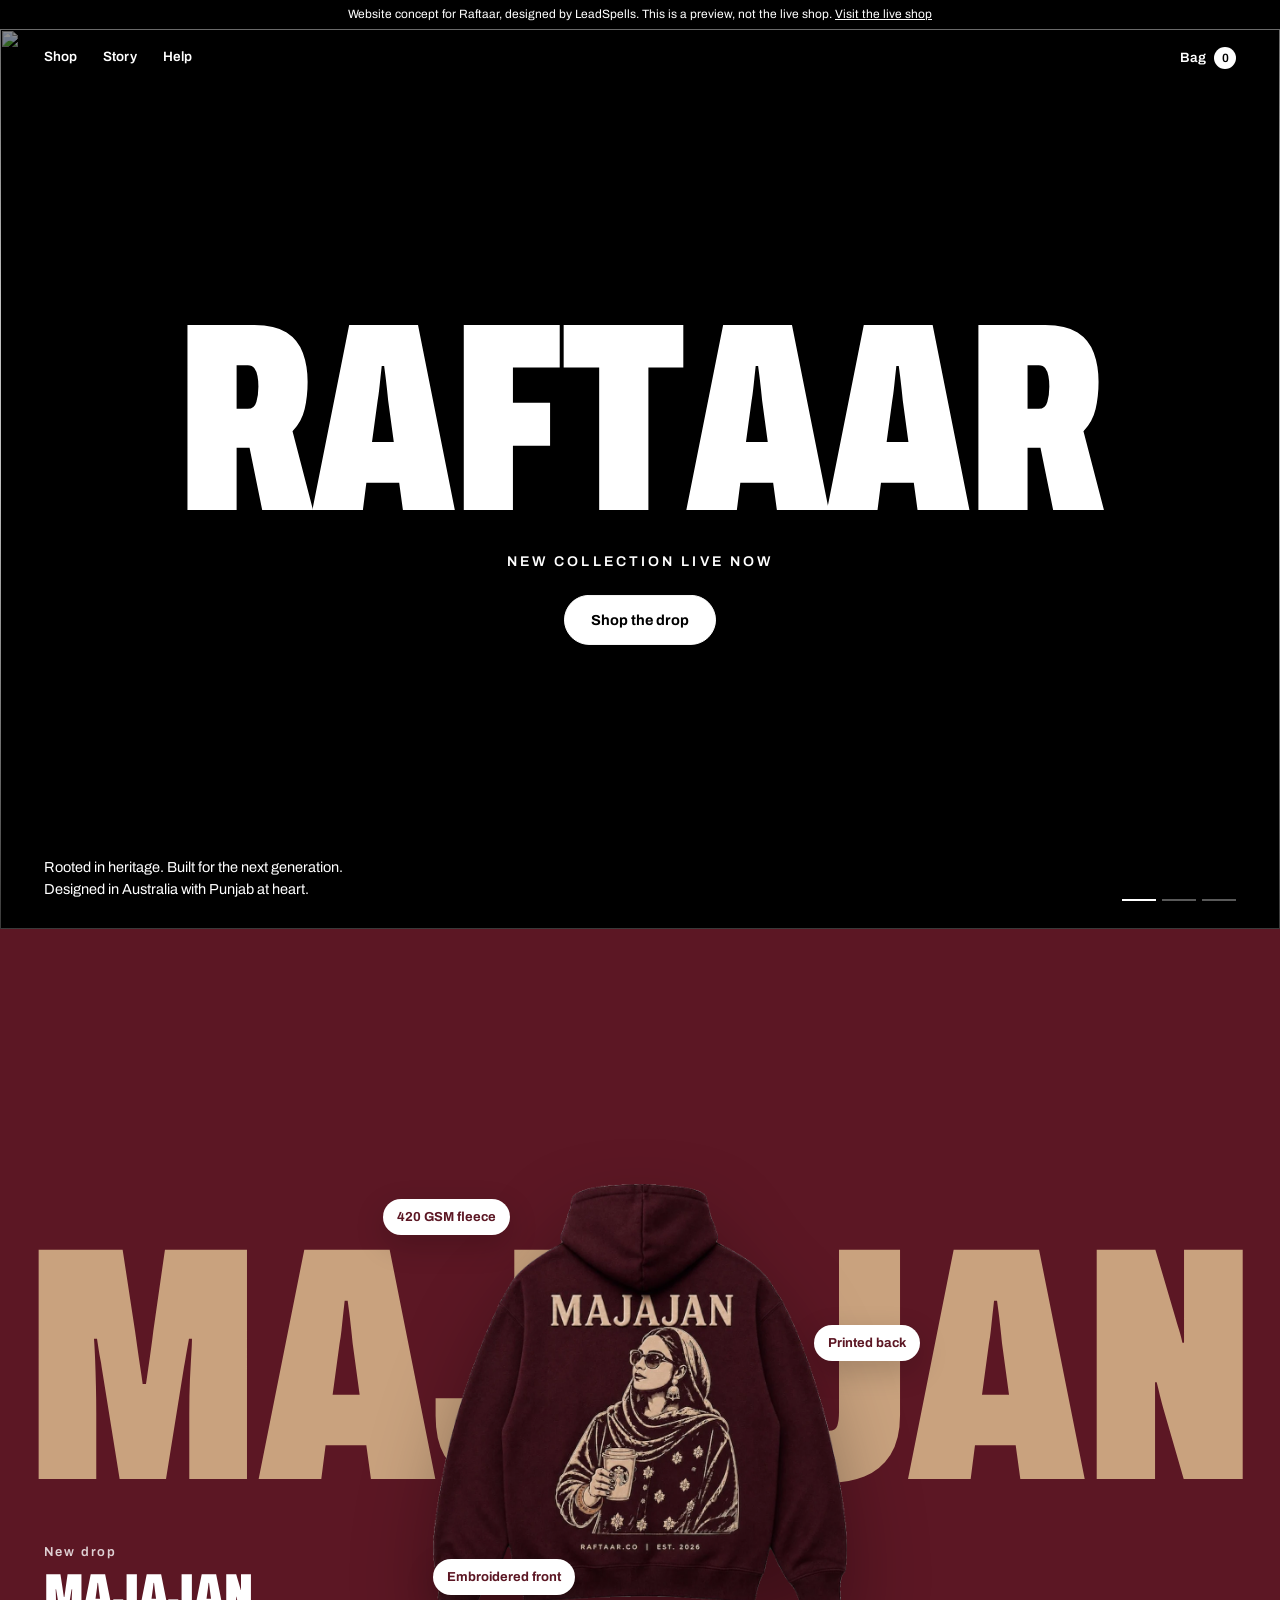
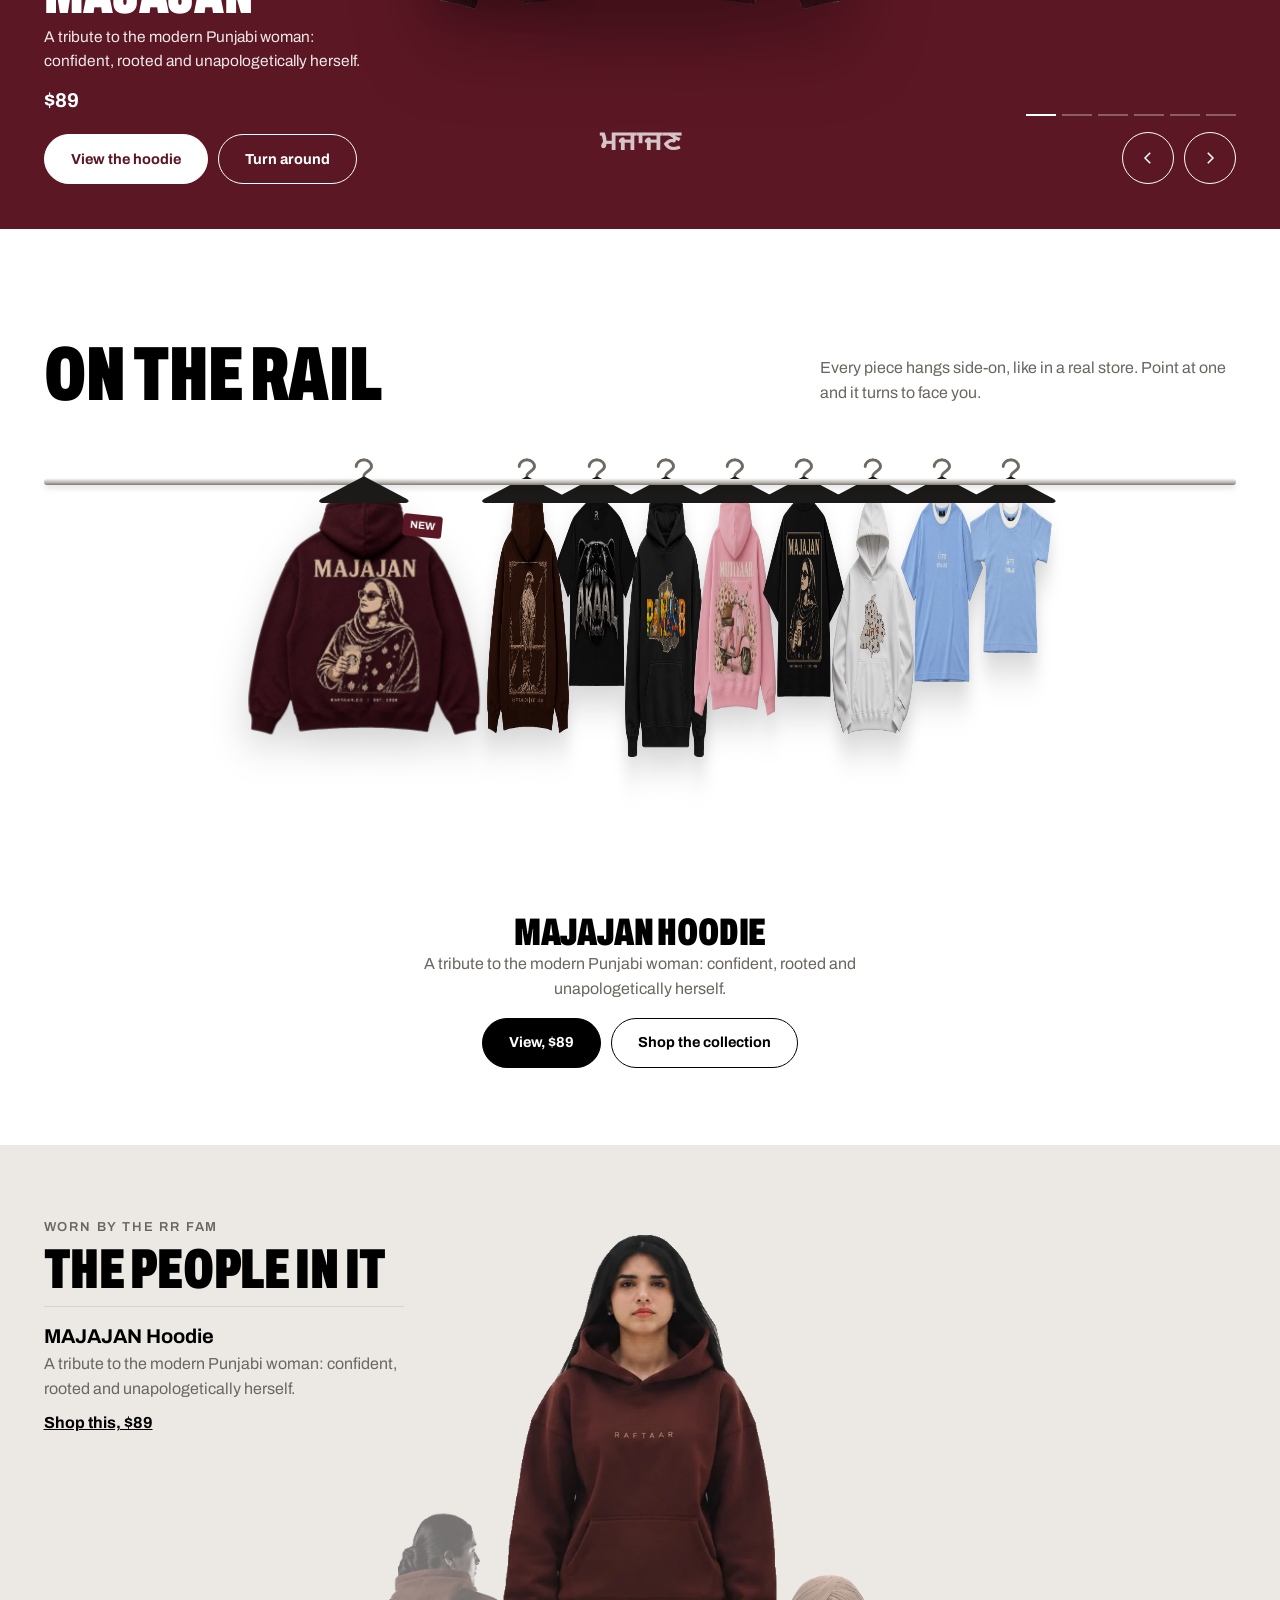
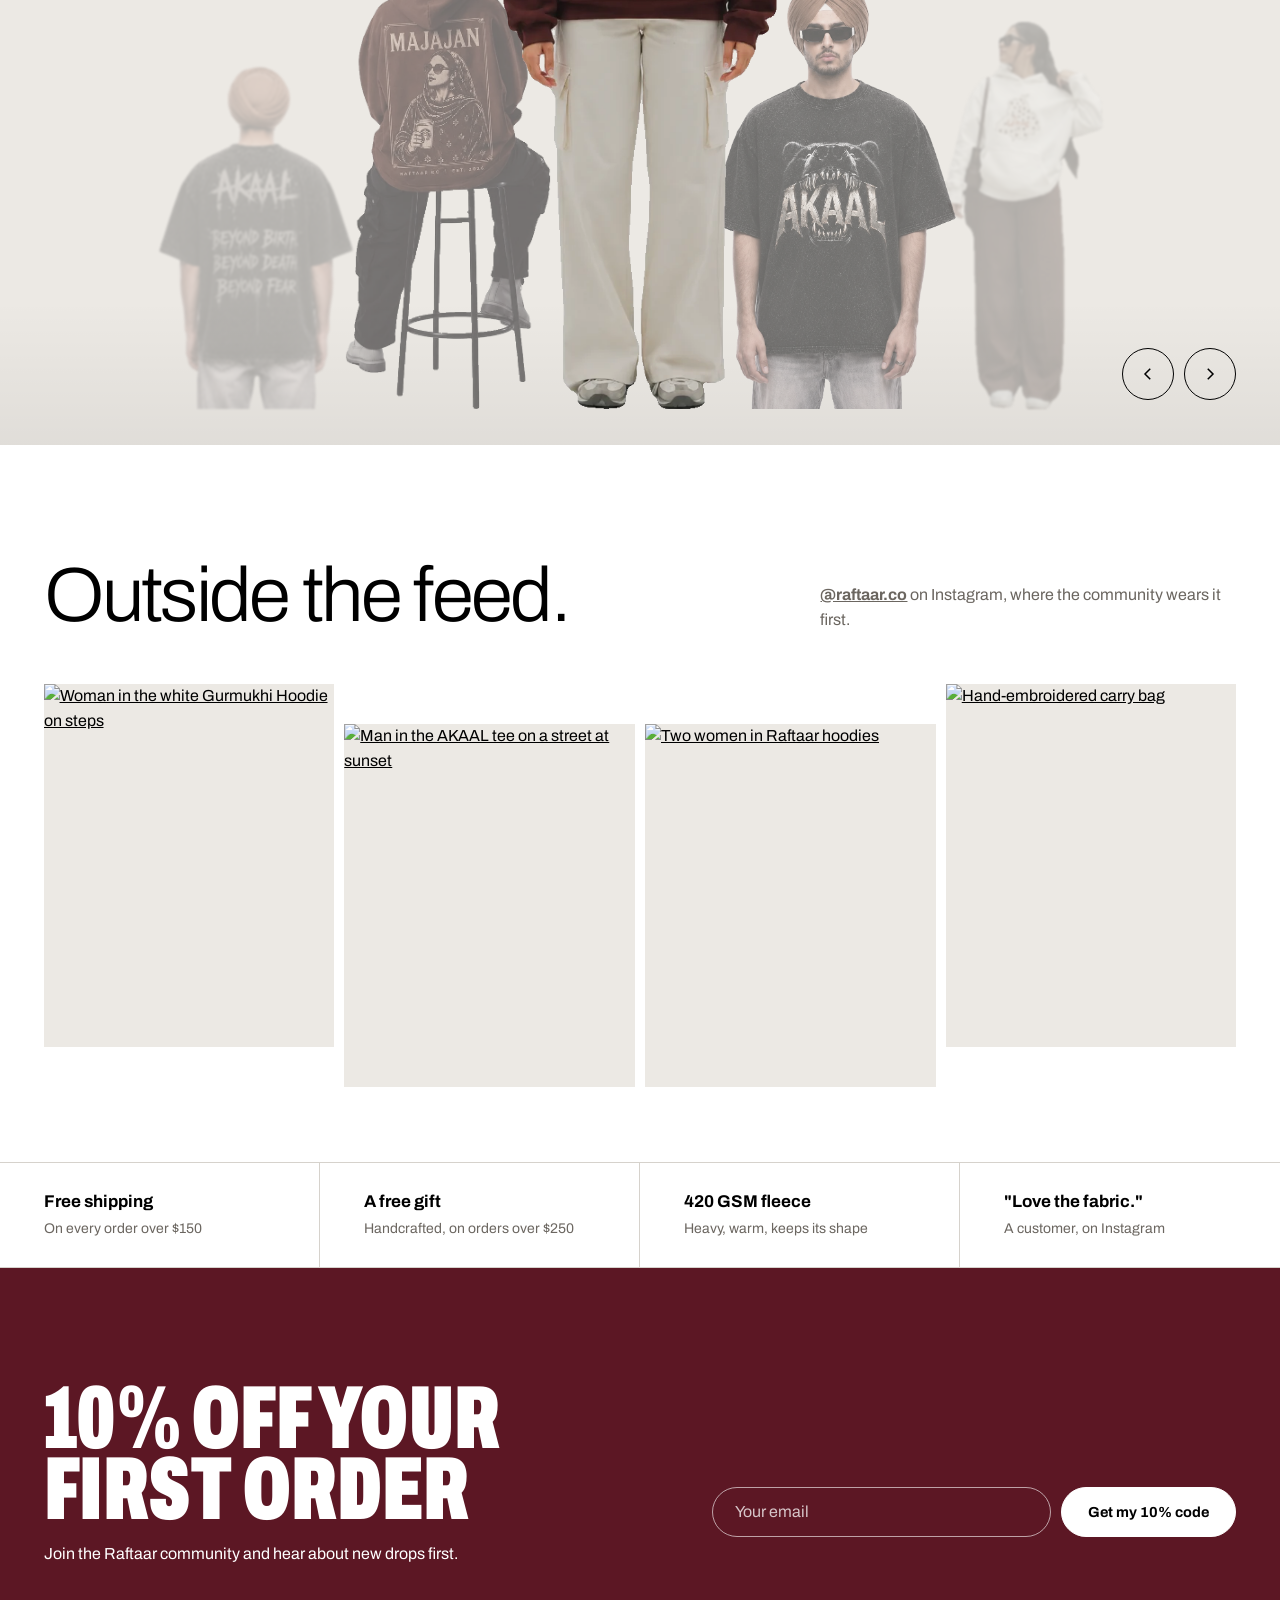
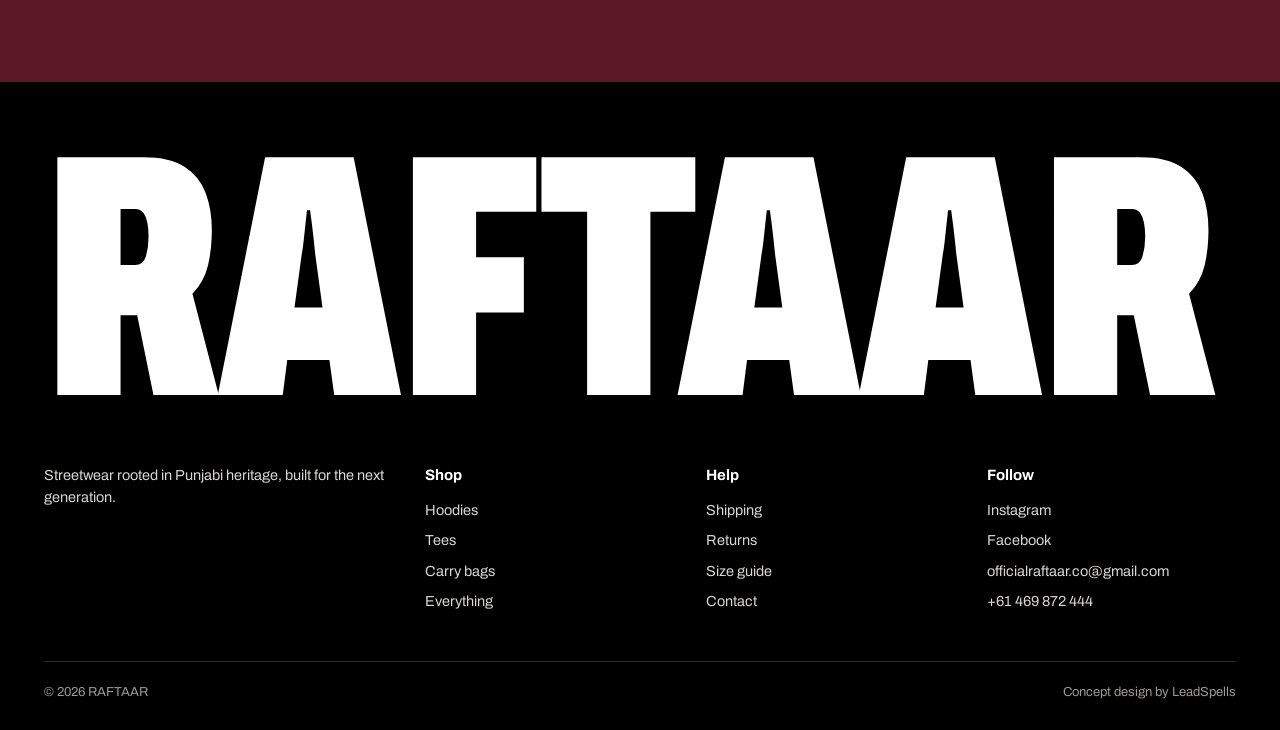
==== commit b1bf04cd: "Cache-bust assets, fit story words Co-Authored-By: Claude Opus 5.5 <noreply@anthropic.com> Claude-Se" ====
--- a/index.html
+++ b/index.html
@@ -7,7 +7,7 @@
 <title>Raftaar | Website concept by LeadSpells</title>
 <link rel="preconnect" href="https://fonts.googleapis.com"><link rel="preconnect" href="https://fonts.gstatic.com" crossorigin>
 <link href="https://fonts.googleapis.com/css2?family=Archivo:wdth,wght@62..125,300..900&family=Noto+Sans+Gurmukhi:wght@700;900&display=swap" rel="stylesheet">
-<link rel="stylesheet" href="assets/site.css">
+<link rel="stylesheet" href="assets/site.css?v=4">
 </head>
 <body data-page="home" class="has-hero">
 <div id="top"></div>
@@ -64,6 +64,6 @@
 </section>
 </main>
 <div id="foot"></div>
-<script src="assets/site.js"></script>
+<script src="assets/site.js?v=4"></script>
 </body>
 </html>
--- a/assets/site.css
+++ b/assets/site.css
@@ -122,9 +122,9 @@
 .sec-head{display:flex;justify-content:space-between;align-items:end;gap:24px;flex-wrap:wrap;padding:0 var(--pad);margin-bottom:clamp(28px,4vw,52px)}
 .sec-head h2{font-size:clamp(44px,6vw,96px)}
 .sec-head p{max-width:26em;color:var(--mute)}
-.rail{position:relative;height:clamp(330px,34vw,470px);display:flex;justify-content:center;align-items:flex-start;perspective:1200px;padding:0 var(--pad)}
+.rail{position:relative;height:clamp(330px,36vw,560px);display:flex;justify-content:center;align-items:flex-start;perspective:1200px;padding:0 var(--pad)}
 .rail::before{content:"";position:absolute;left:var(--pad);right:var(--pad);top:22px;height:6px;border-radius:6px;background:linear-gradient(180deg,#f1f0ee,#bdb9b2 55%,#7e7a73);box-shadow:0 3px 6px rgba(0,0,0,.12);z-index:3}
-.hang{position:relative;flex:0 0 auto;width:clamp(150px,15vw,210px);margin:0 clamp(-62px,-5.2vw,-44px);transition:margin .6s var(--ease);z-index:1;-webkit-tap-highlight-color:transparent}
+.hang{position:relative;flex:0 0 auto;width:clamp(150px,17vw,280px);margin:0 clamp(-80px,-5.8vw,-44px);transition:margin .6s var(--ease);z-index:1;-webkit-tap-highlight-color:transparent}
 .hang .hook{position:relative;z-index:4;display:block;width:44%;margin:0 auto -6px}
 .hang .g{position:relative;transform-origin:50% 0;transform:rotateY(68deg);transition:transform .8s var(--ease),filter .4s;filter:brightness(.92)}
 .hang .g img{width:100%;height:auto;filter:drop-shadow(0 16px 18px rgba(0,0,0,.18))}
@@ -142,9 +142,9 @@
 
 /* ---------- HOME/STORY: runway (full-length models in depth) ---------- */
 .runway{position:relative;background:var(--bone);height:min(100vh,940px);min-height:620px;overflow:hidden}
-.runway .side{position:absolute;left:var(--pad);top:clamp(48px,8vh,90px);z-index:5;max-width:300px}
+.runway .side{position:absolute;left:var(--pad);top:clamp(48px,8vh,90px);z-index:5;max-width:360px}
 .runway .side .k{font-size:13px;font-weight:600;letter-spacing:.14em;color:var(--mute)}
-.runway .side h2{font-size:clamp(44px,5vw,80px);margin:10px 0 14px}
+.runway .side h2{font-size:clamp(44px,4.4vw,72px);margin:10px 0 14px}
 .runway .side .who{border-top:1px solid var(--line);padding-top:14px;margin-top:6px}
 .runway .side .who b{display:block;font-size:20px}
 .runway .side .who span{color:var(--mute)}
@@ -182,7 +182,7 @@
 
 footer.site{background:var(--ink);color:#d9d6d1;padding:64px 0 28px;font-size:14.5px}
 footer.site .cols{display:grid;grid-template-columns:1.4fr 1fr 1fr 1fr;gap:32px}
-footer.site .big{font-size:clamp(80px,22vw,360px);overflow:hidden;color:#fff;margin-bottom:48px}
+footer.site .big{font-size:27vw;line-height:.78;overflow:hidden;color:#fff;margin-bottom:48px}
 footer.site h4{color:#fff;font-size:15px;margin-bottom:12px}
 footer.site ul{list-style:none;display:grid;gap:8px}
 footer.site a{text-decoration:none}
@@ -315,7 +315,7 @@
 .bgword-wrap .gur-outline{position:absolute;left:-1vw;bottom:-.22em;font-family:var(--gur);font-weight:900;color:transparent;-webkit-text-stroke:2px rgba(92,23,36,.2);font-size:clamp(120px,20vw,320px);line-height:1;pointer-events:none;white-space:nowrap}
 .meaning{display:grid;grid-template-columns:repeat(4,1fr);gap:2px;padding:0}
 .meaning a{position:relative;text-decoration:none;aspect-ratio:3/4.4;overflow:hidden;display:block}
-.meaning .w{position:absolute;left:0;right:0;top:14%;text-align:center;font-size:clamp(60px,8vw,140px);transition:transform .8s var(--ease)}
+.meaning .w{position:absolute;left:0;right:0;top:14%;text-align:center;font-size:clamp(40px,5vw,96px);transition:transform .8s var(--ease)}
 .meaning img{position:absolute;left:12%;right:12%;bottom:14%;width:76%;height:62%;object-fit:contain;filter:drop-shadow(0 26px 26px rgba(0,0,0,.3));transition:transform .8s var(--ease)}
 .meaning a:hover img{transform:translateY(-3%) scale(1.04)}
 .meaning a:hover .w{transform:scale(1.04)}
@@ -352,15 +352,17 @@
 .contact-list li{display:grid;grid-template-columns:110px 1fr;gap:12px}
 
 /* ---------- responsive ---------- */
+.pdp .right .acc2{display:none;margin-top:24px}
 @media (max-width:1100px){
   .pdp{grid-template-columns:1fr 1.2fr}
   .pdp .left{grid-column:1/-1}
   .pdp .left .acc{display:none}
   .pdp .right .acc2{display:block}
-  .grid-p{grid-template-columns:repeat(3,1fr)}
   .meaning{grid-template-columns:repeat(2,1fr)}
 }
-.pdp .right .acc2{display:none;margin-top:24px}
+@media (max-width:900px){
+  .grid-p{grid-template-columns:repeat(3,1fr)}
+}
 @media (max-width:760px){
   .top .bar{grid-template-columns:auto 1fr auto;height:58px}
   .top nav{display:none}
@@ -383,7 +385,7 @@
   .rail::-webkit-scrollbar{display:none}
   .rail::before{width:1400px;right:auto}
   .hang{width:150px;margin:0 -50px}
-  .hang:first-child{margin-left:-10px}
+  .hang:first-child{margin-left:0}
   .runway{height:720px}
   .runway .side{right:var(--pad);max-width:none;top:32px}
   .runway .side h2{font-size:44px}
@@ -405,6 +407,7 @@
   .story-hero p{left:var(--pad);right:var(--pad);top:120px;font-size:17px}
   .story-hero h1{font-size:24vw}
   .meaning{grid-template-columns:1fr 1fr}
+  .meaning .w{font-size:9.5vw}
   .totes{display:flex;overflow-x:auto;scrollbar-width:none}
   .totes a{flex:0 0 38vw}
   .hrow{grid-template-columns:1fr}
